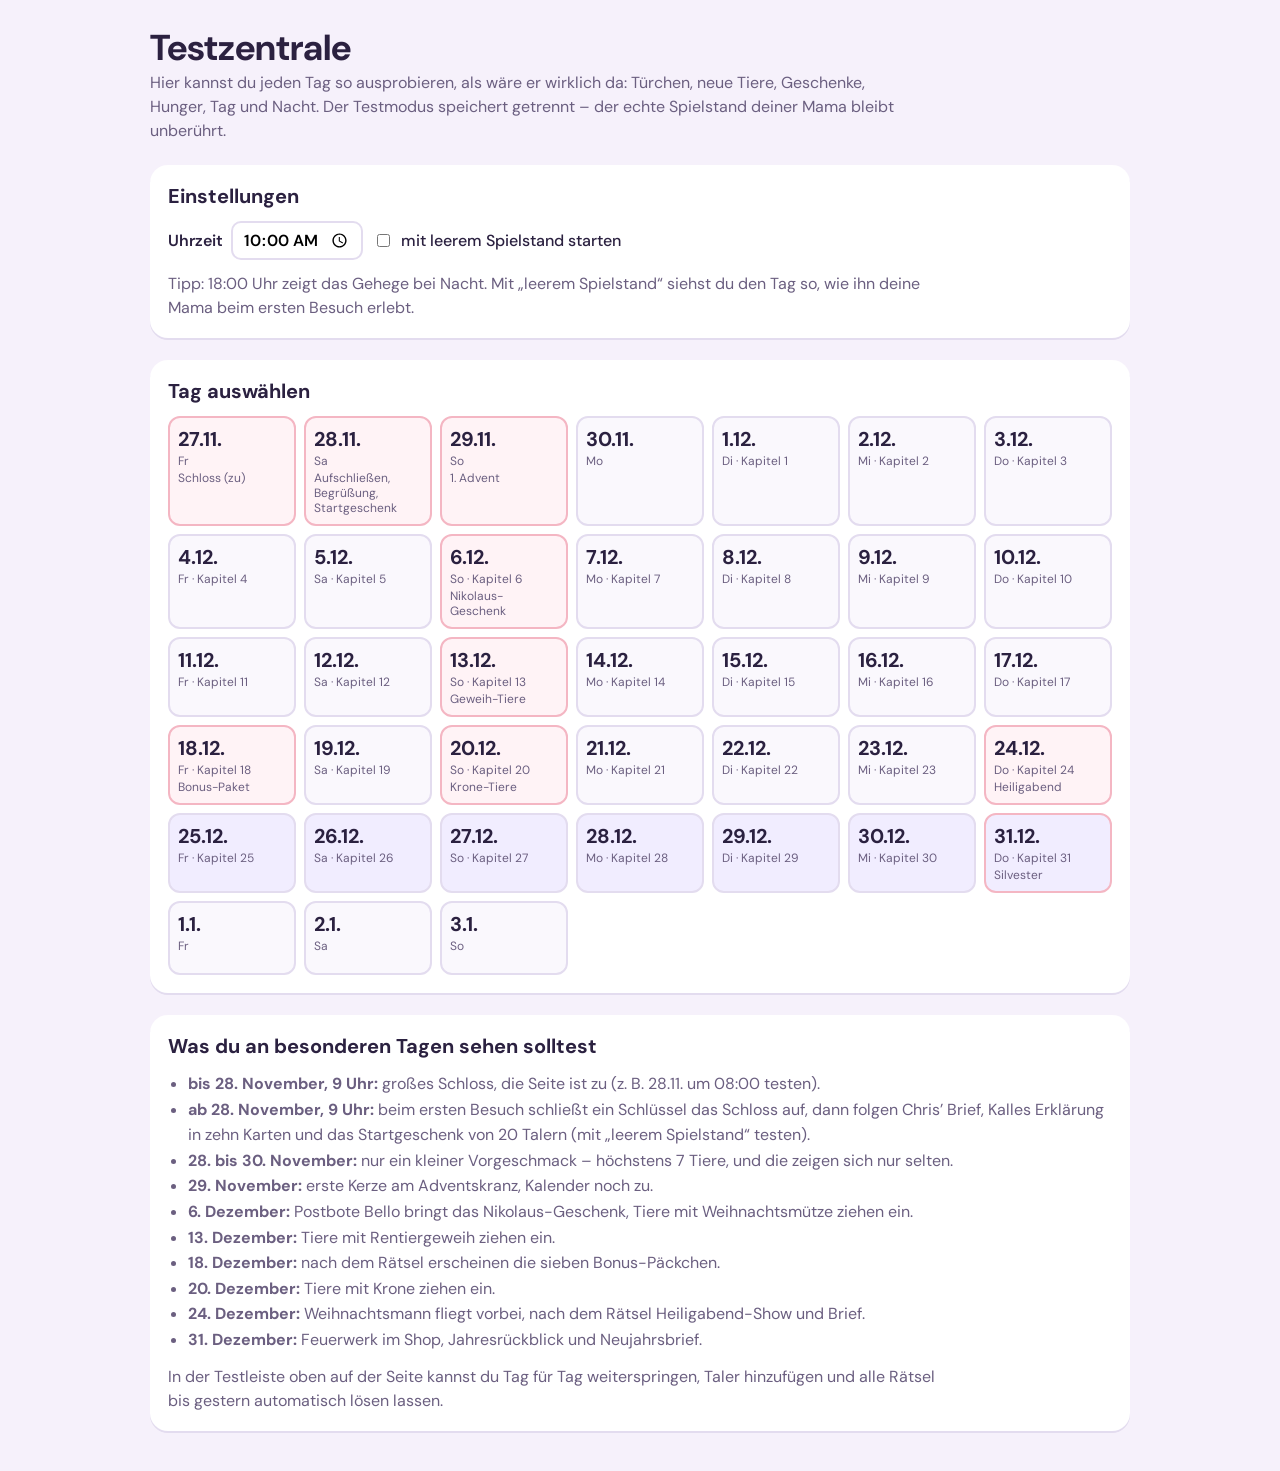
==== test.html @ 5777dff9 "Aufschließ-Animation, Startgeschenk von Chris, nur 7 seltene Tiere vor Dezember - erster Besuch ab 2" ====
<!doctype html>
<html lang="de">
<head>
  <meta charset="utf-8">
  <meta name="viewport" content="width=device-width, initial-scale=1, viewport-fit=cover">
  <title>Testzentrale Adventskalender</title>
  <meta name="robots" content="noindex">
  <link href="https://fonts.googleapis.com/css2?family=DM+Sans:wght@400;500;600;700&display=swap" rel="stylesheet">
  <style>
    :root { --bg: #f6f1fb; --card: #fff; --ink: #2b2140; --soft: #6b5f80; --accent: #6b4fc4; --red: #e85d75; --line: #e3dcef; }
    * { box-sizing: border-box; }
    body { margin: 0; background: var(--bg); color: var(--ink); font-family: DM Sans, Arial, sans-serif; padding: 24px max(16px, env(safe-area-inset-right, 0px)) 40px max(16px, env(safe-area-inset-left, 0px)); }
    main { max-width: 980px; margin: 0 auto; display: flex; flex-direction: column; gap: 22px; }
    h1 { margin: 0; font-size: clamp(26px, 4vw, 36px); }
    p { margin: 0; color: var(--soft); line-height: 1.5; max-width: 70ch; }
    .card { background: var(--card); border-radius: 18px; padding: 18px; box-shadow: 0 2px 0 var(--line); display: flex; flex-direction: column; gap: 12px; }
    .row { display: flex; flex-wrap: wrap; gap: 10px; align-items: center; }
    label { font-weight: 600; display: flex; gap: 8px; align-items: center; }
    input, select { font: inherit; padding: 6px 10px; border-radius: 10px; border: 2px solid var(--line); }
    .check { font-weight: 500; }
    h2 { margin: 0; font-size: 20px; }
    .days { display: grid; grid-template-columns: repeat(7, minmax(0, 1fr)); gap: 8px; }
    .days a { display: flex; flex-direction: column; gap: 2px; text-decoration: none; color: var(--ink); background: #faf8fd; border: 2px solid var(--line); border-radius: 12px; padding: 8px; min-height: 74px; min-width: 0; }
    .days a:hover, .days a:focus-visible { border-color: var(--accent); outline: none; }
    .days b { font-size: 20px; font-variant-numeric: tabular-nums; }
    .days small { color: var(--soft); font-size: 12px; line-height: 1.25; }
    .days a.hl { background: #fff3f6; border-color: #f4b6c3; }
    .days a.bonus { background: #f1edff; }
    @media (max-width: 640px) { .days { grid-template-columns: repeat(3, minmax(0, 1fr)); } }
    .btn { display: inline-block; background: var(--accent); color: #fff; text-decoration: none; padding: 10px 16px; border-radius: 12px; font-weight: 600; border: none; font: inherit; cursor: pointer; }
    .btn.red { background: var(--red); }
    ul { margin: 0; padding-left: 20px; color: var(--soft); line-height: 1.6; }
  </style>
</head>
<body>
<main>
  <div>
    <h1>Testzentrale</h1>
    <p>Hier kannst du jeden Tag so ausprobieren, als wäre er wirklich da: Türchen, neue Tiere, Geschenke, Hunger, Tag und Nacht. Der Testmodus speichert getrennt – der echte Spielstand deiner Mama bleibt unberührt.</p>
  </div>

  <section class="card">
    <h2>Einstellungen</h2>
    <div class="row">
      <label>Uhrzeit <input type="time" id="zeit" value="10:00"></label>
      <label class="check"><input type="checkbox" id="leer"> mit leerem Spielstand starten</label>
    </div>
    <p>Tipp: 18:00 Uhr zeigt das Gehege bei Nacht. Mit „leerem Spielstand“ siehst du den Tag so, wie ihn deine Mama beim ersten Besuch erlebt.</p>
  </section>

  <section class="card">
    <h2>Tag auswählen</h2>
    <div class="days" id="days"></div>
  </section>

  <section class="card">
    <h2>Was du an besonderen Tagen sehen solltest</h2>
    <ul>
      <li><b>bis 28. November, 9 Uhr:</b> großes Schloss, die Seite ist zu (z. B. 28.11. um 08:00 testen).</li>
      <li><b>ab 28. November, 9 Uhr:</b> beim ersten Besuch schließt ein Schlüssel das Schloss auf, dann folgen Chris’ Brief, Kalles Erklärung in zehn Karten und das Startgeschenk von 20 Talern (mit „leerem Spielstand“ testen).</li>
      <li><b>28. bis 30. November:</b> nur ein kleiner Vorgeschmack – höchstens 7 Tiere, und die zeigen sich nur selten.</li>
      <li><b>29. November:</b> erste Kerze am Adventskranz, Kalender noch zu.</li>
      <li><b>6. Dezember:</b> Postbote Bello bringt das Nikolaus-Geschenk, Tiere mit Weihnachtsmütze ziehen ein.</li>
      <li><b>13. Dezember:</b> Tiere mit Rentiergeweih ziehen ein.</li>
      <li><b>18. Dezember:</b> nach dem Rätsel erscheinen die sieben Bonus-Päckchen.</li>
      <li><b>20. Dezember:</b> Tiere mit Krone ziehen ein.</li>
      <li><b>24. Dezember:</b> Weihnachtsmann fliegt vorbei, nach dem Rätsel Heiligabend-Show und Brief.</li>
      <li><b>31. Dezember:</b> Feuerwerk im Shop, Jahresrückblick und Neujahrsbrief.</li>
    </ul>
    <p>In der Testleiste oben auf der Seite kannst du Tag für Tag weiterspringen, Taler hinzufügen und alle Rätsel bis gestern automatisch lösen lassen.</p>
  </section>
</main>
<script>
  const SPECIAL = { "2026-11-27": "Schloss (zu)", "2026-11-28": "Aufschließen, Begrüßung, Startgeschenk", "2026-11-29": "1. Advent", "2026-12-06": "Nikolaus-Geschenk", "2026-12-13": "Geweih-Tiere", "2026-12-18": "Bonus-Paket", "2026-12-20": "Krone-Tiere", "2026-12-24": "Heiligabend", "2026-12-31": "Silvester" };
  const box = document.getElementById("days");
  const start = new Date(2026, 10, 27);
  for (let i = 0; i < 38; i++) {
    const d = new Date(start); d.setDate(start.getDate() + i);
    const iso = `${d.getFullYear()}-${String(d.getMonth() + 1).padStart(2, "0")}-${String(d.getDate()).padStart(2, "0")}`;
    const a = document.createElement("a");
    a.href = "#";
    const dec = d.getMonth() === 11;
    a.className = (SPECIAL[iso] ? "hl" : "") + (dec && d.getDate() > 24 ? " bonus" : "");
    a.innerHTML = `<b>${d.getDate()}.${d.getMonth() + 1}.</b><small>${d.toLocaleDateString("de-DE", { weekday: "short" })}${dec && d.getDate() <= 31 ? ` · Kapitel ${d.getDate()}` : ""}</small><small>${SPECIAL[iso] || ""}</small>`;
    a.addEventListener("click", (e) => {
      e.preventDefault();
      const z = document.getElementById("zeit").value || "10:00";
      location.href = `index.html#test-${iso}-${z.replace(":", "")}${document.getElementById("leer").checked ? "-leer" : ""}`;
    });
    box.append(a);
  }
</script>
</body>
</html>
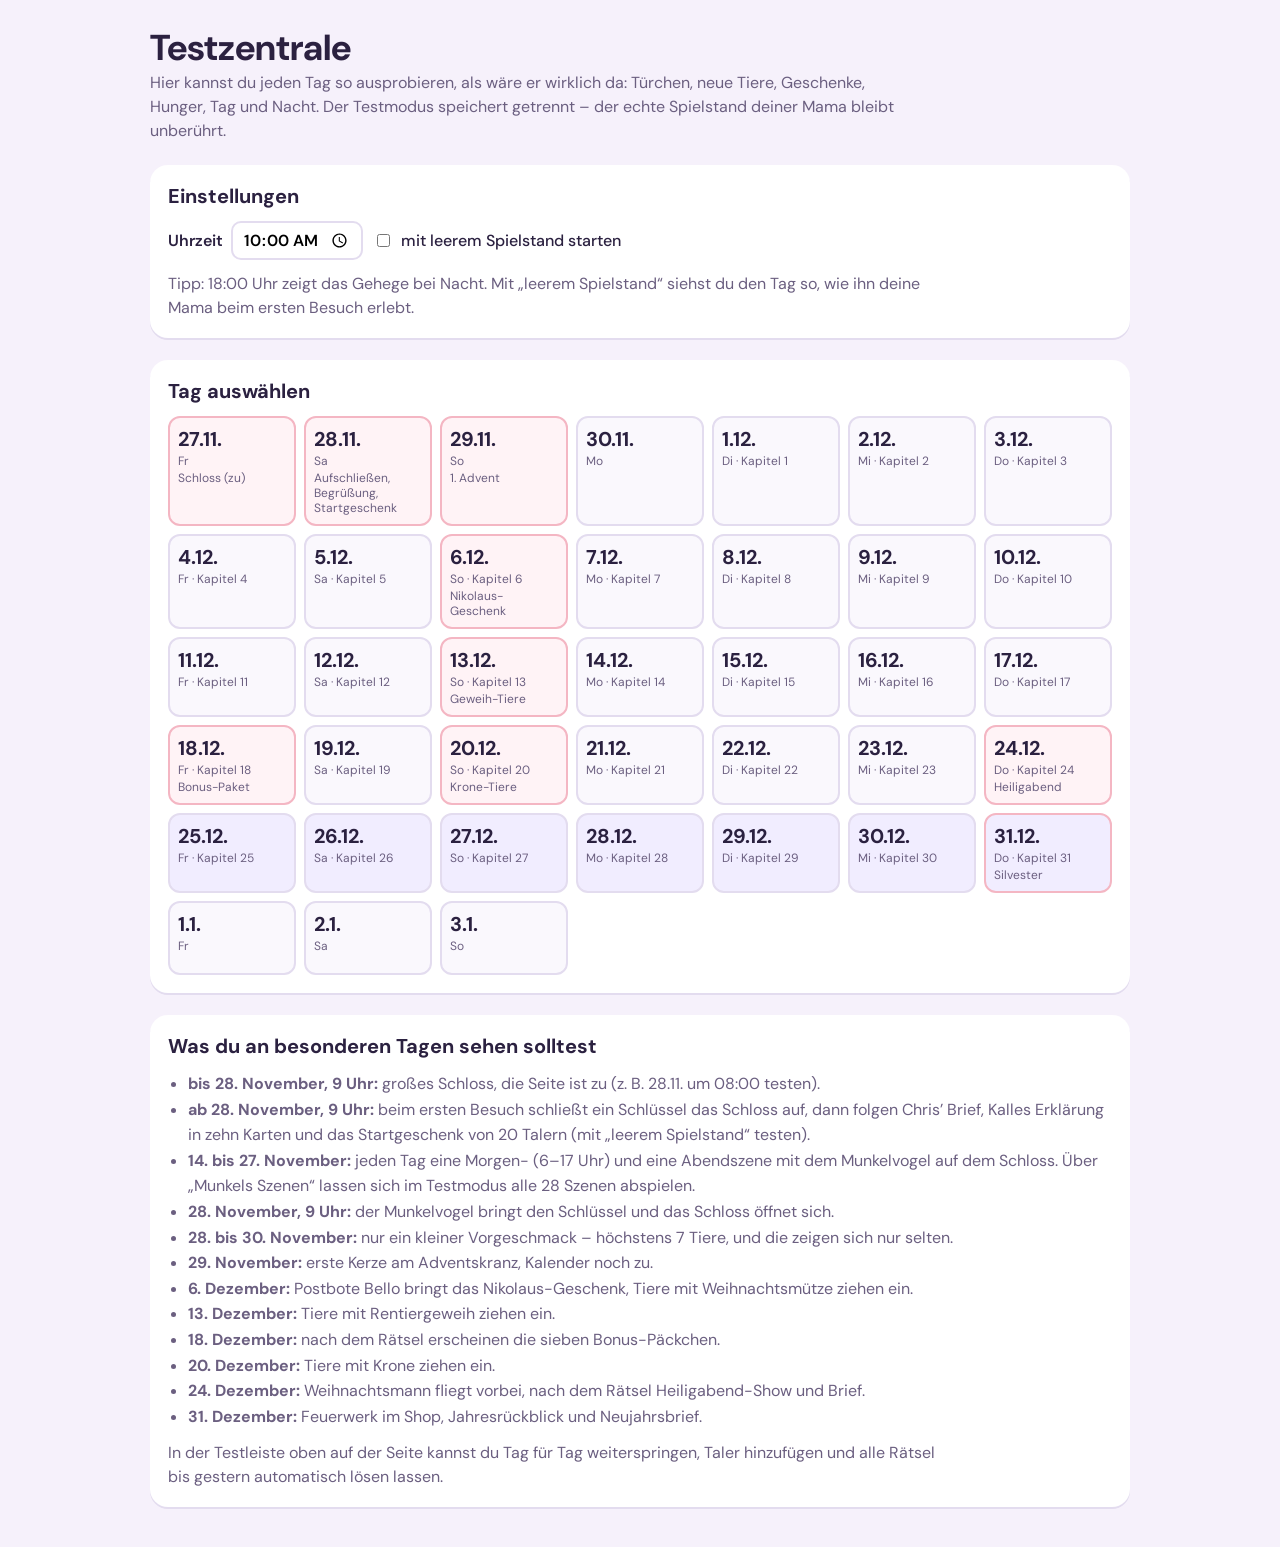
==== commit d0dbb9a3: "Munkelvogel: 28 animierte Szenen bis zum 28.11., Mitmachen, Sammelstücke, Szenen-Album, Himmel nach " ====
--- a/test.html
+++ b/test.html
@@ -4,7 +4,7 @@
   <meta charset="utf-8">
   <meta name="viewport" content="width=device-width, initial-scale=1, viewport-fit=cover">
   <title>Testzentrale Adventskalender</title>
-  <meta name="robots" content="noindex">
+  <meta name="robots" content="noindex, nofollow, noimageindex">
   <link href="https://fonts.googleapis.com/css2?family=DM+Sans:wght@400;500;600;700&display=swap" rel="stylesheet">
   <style>
     :root { --bg: #f6f1fb; --card: #fff; --ink: #2b2140; --soft: #6b5f80; --accent: #6b4fc4; --red: #e85d75; --line: #e3dcef; }
@@ -58,6 +58,8 @@
     <ul>
       <li><b>bis 28. November, 9 Uhr:</b> großes Schloss, die Seite ist zu (z. B. 28.11. um 08:00 testen).</li>
       <li><b>ab 28. November, 9 Uhr:</b> beim ersten Besuch schließt ein Schlüssel das Schloss auf, dann folgen Chris’ Brief, Kalles Erklärung in zehn Karten und das Startgeschenk von 20 Talern (mit „leerem Spielstand“ testen).</li>
+      <li><b>14. bis 27. November:</b> jeden Tag eine Morgen- (6–17 Uhr) und eine Abendszene mit dem Munkelvogel auf dem Schloss. Über „Munkels Szenen“ lassen sich im Testmodus alle 28 Szenen abspielen.</li>
+      <li><b>28. November, 9 Uhr:</b> der Munkelvogel bringt den Schlüssel und das Schloss öffnet sich.</li>
       <li><b>28. bis 30. November:</b> nur ein kleiner Vorgeschmack – höchstens 7 Tiere, und die zeigen sich nur selten.</li>
       <li><b>29. November:</b> erste Kerze am Adventskranz, Kalender noch zu.</li>
       <li><b>6. Dezember:</b> Postbote Bello bringt das Nikolaus-Geschenk, Tiere mit Weihnachtsmütze ziehen ein.</li>
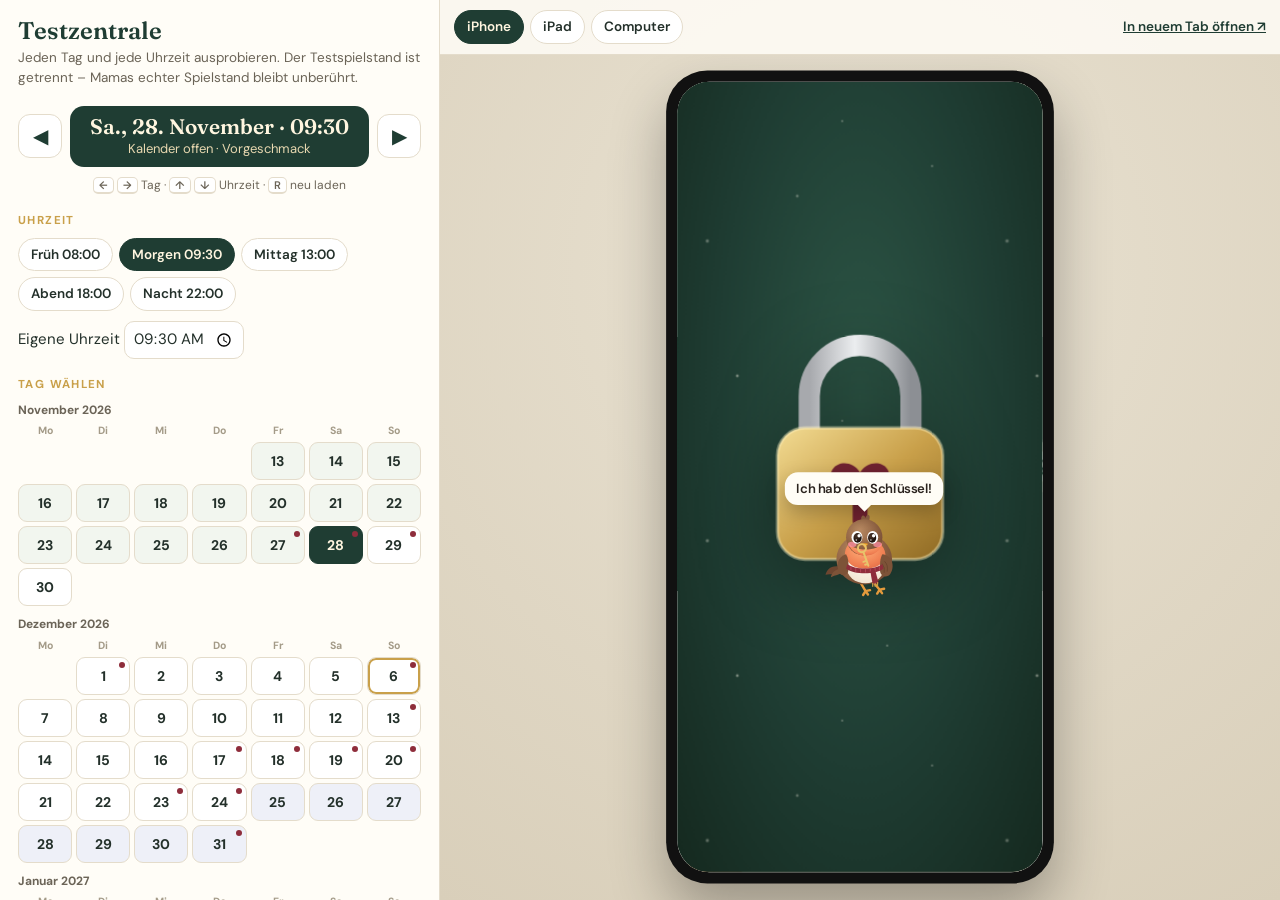
==== commit 8861020f: "Neue Testzentrale: Steuerung links, Live-Vorschau rechts - Kalender 13.11.–3.1. zum Anklicken, Pfeil" ====
--- a/test.html
+++ b/test.html
@@ -2,95 +2,367 @@
 <html lang="de">
 <head>
   <meta charset="utf-8">
+  <meta name="robots" content="noindex, nofollow, noimageindex">
   <meta name="viewport" content="width=device-width, initial-scale=1, viewport-fit=cover">
   <title>Testzentrale Adventskalender</title>
-  <meta name="robots" content="noindex, nofollow, noimageindex">
-  <link href="https://fonts.googleapis.com/css2?family=DM+Sans:wght@400;500;600;700&display=swap" rel="stylesheet">
+  <link href="https://fonts.googleapis.com/css2?family=DM+Sans:wght@400;500;600;700&family=Fraunces:opsz,wght@9..144,600&display=swap" rel="stylesheet">
   <style>
-    :root { --bg: #f6f1fb; --card: #fff; --ink: #2b2140; --soft: #6b5f80; --accent: #6b4fc4; --red: #e85d75; --line: #e3dcef; }
+    :root { --bg: #f4efe4; --card: #fffdf7; --ink: #23302a; --soft: #6b6457; --line: #e4dccb; --pine: #1f3d33; --pine-2: #2d5545; --gold: #c9a04a; --wine: #8e2d3b; --sel: #1f3d33; }
     * { box-sizing: border-box; }
-    body { margin: 0; background: var(--bg); color: var(--ink); font-family: DM Sans, Arial, sans-serif; padding: 24px max(16px, env(safe-area-inset-right, 0px)) 40px max(16px, env(safe-area-inset-left, 0px)); }
-    main { max-width: 980px; margin: 0 auto; display: flex; flex-direction: column; gap: 22px; }
-    h1 { margin: 0; font-size: clamp(26px, 4vw, 36px); }
-    p { margin: 0; color: var(--soft); line-height: 1.5; max-width: 70ch; }
-    .card { background: var(--card); border-radius: 18px; padding: 18px; box-shadow: 0 2px 0 var(--line); display: flex; flex-direction: column; gap: 12px; }
-    .row { display: flex; flex-wrap: wrap; gap: 10px; align-items: center; }
-    label { font-weight: 600; display: flex; gap: 8px; align-items: center; }
-    input, select { font: inherit; padding: 6px 10px; border-radius: 10px; border: 2px solid var(--line); }
-    .check { font-weight: 500; }
-    h2 { margin: 0; font-size: 20px; }
-    .days { display: grid; grid-template-columns: repeat(7, minmax(0, 1fr)); gap: 8px; }
-    .days a { display: flex; flex-direction: column; gap: 2px; text-decoration: none; color: var(--ink); background: #faf8fd; border: 2px solid var(--line); border-radius: 12px; padding: 8px; min-height: 74px; min-width: 0; }
-    .days a:hover, .days a:focus-visible { border-color: var(--accent); outline: none; }
-    .days b { font-size: 20px; font-variant-numeric: tabular-nums; }
-    .days small { color: var(--soft); font-size: 12px; line-height: 1.25; }
-    .days a.hl { background: #fff3f6; border-color: #f4b6c3; }
-    .days a.bonus { background: #f1edff; }
-    @media (max-width: 640px) { .days { grid-template-columns: repeat(3, minmax(0, 1fr)); } }
-    .btn { display: inline-block; background: var(--accent); color: #fff; text-decoration: none; padding: 10px 16px; border-radius: 12px; font-weight: 600; border: none; font: inherit; cursor: pointer; }
-    .btn.red { background: var(--red); }
-    ul { margin: 0; padding-left: 20px; color: var(--soft); line-height: 1.6; }
+    html, body { height: 100%; }
+    body { margin: 0; background: var(--bg); color: var(--ink); font: 15px/1.45 "DM Sans", Arial, sans-serif; }
+    button, input, select { font: inherit; }
+    .app { display: grid; grid-template-columns: minmax(330px, 440px) 1fr; height: 100vh; height: 100dvh; }
+    /* ---------- Steuerung ---------- */
+    .panel { overflow-y: auto; padding: 18px 18px 30px; border-right: 1px solid var(--line); background: var(--card); display: flex; flex-direction: column; gap: 18px; }
+    h1 { margin: 0; font: 600 24px/1.1 Fraunces, Georgia, serif; color: var(--pine); }
+    .sub { margin: 4px 0 0; color: var(--soft); font-size: 13.5px; }
+    .sec { display: flex; flex-direction: column; gap: 10px; }
+    .sec > h2 { margin: 0; font: 700 11.5px "DM Sans", sans-serif; letter-spacing: .12em; text-transform: uppercase; color: var(--gold); }
+    /* Datum groß */
+    .now { display: flex; align-items: center; gap: 8px; }
+    .now .arrow { width: 44px; height: 44px; flex: none; border-radius: 12px; border: 1px solid var(--line); background: #fff; font-size: 20px; cursor: pointer; color: var(--pine); }
+    .now .arrow:hover { border-color: var(--gold); }
+    .now .big { flex: 1; text-align: center; background: var(--pine); color: #fff6e0; border-radius: 14px; padding: 8px 10px; }
+    .now .big b { display: block; font: 600 21px/1.15 Fraunces, Georgia, serif; }
+    .now .big span { font-size: 13px; color: #e8d8b0; }
+    .kbd { color: var(--soft); font-size: 12px; text-align: center; }
+    .kbd kbd { background: #fff; border: 1px solid var(--line); border-bottom-width: 2px; border-radius: 5px; padding: 0 5px; font: 600 11px "DM Sans", sans-serif; }
+    /* Zeitleiste */
+    .months { display: flex; flex-direction: column; gap: 10px; }
+    .month small { display: block; font-weight: 700; color: var(--soft); font-size: 12px; margin-bottom: 4px; }
+    .days { display: grid; grid-template-columns: repeat(7, minmax(0, 1fr)); gap: 4px; }
+    .days .wd { text-align: center; font-size: 10.5px; color: #a49b88; font-weight: 700; }
+    .day { position: relative; height: 38px; border-radius: 9px; border: 1px solid var(--line); background: #fff; cursor: pointer; display: grid; place-items: center; font-weight: 700; font-size: 14px; color: var(--ink); padding: 0; }
+    .day:hover { border-color: var(--gold); }
+    .day.special::after { content: ""; position: absolute; top: 4px; right: 4px; width: 6px; height: 6px; border-radius: 50%; background: var(--wine); }
+    .day.munkel { background: #f2f6ef; }
+    .day.bonus { background: #eef0f8; }
+    .day.today { box-shadow: inset 0 0 0 2px var(--gold); }
+    .day.sel { background: var(--sel); color: #fff6e0; border-color: var(--sel); }
+    .day.empty { visibility: hidden; }
+    .legend { display: flex; flex-wrap: wrap; gap: 10px; font-size: 12px; color: var(--soft); }
+    .legend i { display: inline-block; width: 10px; height: 10px; border-radius: 3px; vertical-align: -1px; margin-right: 4px; border: 1px solid var(--line); }
+    /* Chips */
+    .chips { display: flex; flex-wrap: wrap; gap: 6px; }
+    .chip { border: 1px solid var(--line); background: #fff; border-radius: 999px; padding: 6px 12px; cursor: pointer; font-weight: 600; font-size: 13.5px; color: var(--ink); }
+    .chip:hover { border-color: var(--gold); }
+    .chip.on { background: var(--pine); color: #fff6e0; border-color: var(--pine); }
+    .chip.warn { color: var(--wine); }
+    .row { display: flex; gap: 8px; align-items: center; flex-wrap: wrap; }
+    input[type=time], input[type=date], select { border: 1px solid var(--line); border-radius: 10px; padding: 6px 8px; background: #fff; color: var(--ink); }
+    .btn { border: none; border-radius: 10px; padding: 9px 12px; background: var(--pine); color: #fff6e0; font-weight: 600; cursor: pointer; font-size: 13.5px; }
+    .btn.soft { background: #fff; color: var(--ink); border: 1px solid var(--line); }
+    .btn.soft:hover { border-color: var(--gold); }
+    .btn.warn { background: var(--wine); }
+    .grid2 { display: grid; grid-template-columns: 1fr 1fr; gap: 6px; }
+    .grid2 .btn { width: 100%; }
+    .status { display: grid; grid-template-columns: repeat(4, minmax(0, 1fr)); gap: 6px; }
+    .status div { background: #fff; border: 1px solid var(--line); border-radius: 10px; padding: 6px; text-align: center; }
+    .status b { display: block; font: 600 18px Fraunces, Georgia, serif; color: var(--pine); }
+    .status span { font-size: 11px; color: var(--soft); }
+    .events { margin: 0; padding: 0; list-style: none; display: flex; flex-direction: column; gap: 4px; }
+    .events li { display: flex; align-items: center; gap: 8px; font-size: 13.5px; }
+    .events li button { flex: none; }
+    .events li span { color: var(--soft); }
+    .scenes { display: grid; grid-template-columns: 1fr 1fr; gap: 4px; max-height: 260px; overflow-y: auto; padding-right: 2px; }
+    .scenes button { text-align: left; border: 1px solid var(--line); background: #fff; border-radius: 8px; padding: 5px 8px; cursor: pointer; font-size: 12.5px; }
+    .scenes button:hover { border-color: var(--gold); }
+    .scenes small { color: var(--soft); }
+    .note { font-size: 12.5px; color: var(--soft); margin: 0; }
+    /* ---------- Vorschau ---------- */
+    .stage { position: relative; display: flex; flex-direction: column; min-width: 0; min-height: 0; background: radial-gradient(circle at 50% 30%, #e9e2d2, #d9cfba); }
+    .stagebar { display: flex; align-items: center; gap: 8px; padding: 10px 14px; border-bottom: 1px solid var(--line); background: rgba(255, 253, 247, .85); flex-wrap: wrap; }
+    .stagebar .grow { flex: 1; }
+    .stagebar a { color: var(--pine); font-weight: 600; font-size: 13.5px; }
+    .viewport { flex: 1; min-height: 0; display: grid; place-items: center; padding: 16px; overflow: hidden; }
+    .device { position: relative; background: #111; border-radius: 44px; padding: 12px; box-shadow: 0 30px 60px rgba(0, 0, 0, .3); transform-origin: center center; flex: none; }
+    .device.desk { border-radius: 14px; padding: 26px 8px 8px; background: #2b2b2e; }
+    .device.desk::before { content: "● ● ●"; position: absolute; top: 5px; left: 14px; color: #6d6d72; font-size: 10px; letter-spacing: 2px; }
+    .device iframe { display: block; border: 0; border-radius: 34px; background: #fff; }
+    .device.desk iframe { border-radius: 6px; }
+    .loading { position: absolute; inset: 12px; border-radius: 34px; background: rgba(31, 61, 51, .55); color: #fff6e0; display: grid; place-items: center; font-weight: 600; opacity: 0; pointer-events: none; transition: opacity .2s; }
+    .device.busy .loading { opacity: 1; }
+    .mininav { display: none; align-items: center; gap: 6px; }
+    .mininav b { font: 600 15px Fraunces, Georgia, serif; color: var(--pine); white-space: nowrap; }
+    .mininav .btn { padding: 6px 10px; }
+    @media (max-width: 860px) {
+      .app { grid-template-columns: 1fr; height: auto; }
+      .stage { order: -1; height: 78vh; }
+      .panel { border-right: none; }
+      .mininav { display: flex; }
+      #devices { display: none; }
+    }
   </style>
 </head>
 <body>
-<main>
-  <div>
-    <h1>Testzentrale</h1>
-    <p>Hier kannst du jeden Tag so ausprobieren, als wäre er wirklich da: Türchen, neue Tiere, Geschenke, Hunger, Tag und Nacht. Der Testmodus speichert getrennt – der echte Spielstand deiner Mama bleibt unberührt.</p>
-  </div>
-
-  <section class="card">
-    <h2>Einstellungen</h2>
-    <div class="row">
-      <label>Uhrzeit <input type="time" id="zeit" value="10:00"></label>
-      <label class="check"><input type="checkbox" id="leer"> mit leerem Spielstand starten</label>
+<div class="app">
+  <aside class="panel">
+    <div>
+      <h1>Testzentrale</h1>
+      <p class="sub">Jeden Tag und jede Uhrzeit ausprobieren. Der Testspielstand ist getrennt – Mamas echter Spielstand bleibt unberührt.</p>
     </div>
-    <p>Tipp: 18:00 Uhr zeigt das Gehege bei Nacht. Mit „leerem Spielstand“ siehst du den Tag so, wie ihn deine Mama beim ersten Besuch erlebt.</p>
-  </section>
-
-  <section class="card">
-    <h2>Tag auswählen</h2>
-    <div class="days" id="days"></div>
-  </section>
-
-  <section class="card">
-    <h2>Was du an besonderen Tagen sehen solltest</h2>
-    <ul>
-      <li><b>bis 28. November, 9 Uhr:</b> großes Schloss, die Seite ist zu (z. B. 28.11. um 08:00 testen).</li>
-      <li><b>ab 28. November, 9 Uhr:</b> beim ersten Besuch schließt ein Schlüssel das Schloss auf, dann folgen Chris’ Brief, Kalles Erklärung in zehn Karten und das Startgeschenk von 20 Talern (mit „leerem Spielstand“ testen).</li>
-      <li><b>14. bis 27. November:</b> jeden Tag eine Morgen- (6–17 Uhr) und eine Abendszene mit dem Munkelvogel auf dem Schloss. Über „Munkels Szenen“ lassen sich im Testmodus alle 28 Szenen abspielen.</li>
-      <li><b>28. November, 9 Uhr:</b> der Munkelvogel bringt den Schlüssel und das Schloss öffnet sich.</li>
-      <li><b>28. bis 30. November:</b> nur ein kleiner Vorgeschmack – höchstens 7 Tiere, und die zeigen sich nur selten.</li>
-      <li><b>29. November:</b> erste Kerze am Adventskranz, Kalender noch zu.</li>
-      <li><b>6. Dezember:</b> Postbote Bello bringt das Nikolaus-Geschenk, Tiere mit Weihnachtsmütze ziehen ein.</li>
-      <li><b>13. Dezember:</b> Tiere mit Rentiergeweih ziehen ein.</li>
-      <li><b>18. Dezember:</b> nach dem Rätsel erscheinen die sieben Bonus-Päckchen.</li>
-      <li><b>20. Dezember:</b> Tiere mit Krone ziehen ein.</li>
-      <li><b>24. Dezember:</b> Weihnachtsmann fliegt vorbei, nach dem Rätsel Heiligabend-Show und Brief.</li>
-      <li><b>31. Dezember:</b> Feuerwerk im Shop, Jahresrückblick und Neujahrsbrief.</li>
-    </ul>
-    <p>In der Testleiste oben auf der Seite kannst du Tag für Tag weiterspringen, Taler hinzufügen und alle Rätsel bis gestern automatisch lösen lassen.</p>
-  </section>
-</main>
+
+    <section class="sec">
+      <div class="now">
+        <button class="arrow" id="prev" title="Einen Tag zurück">◀</button>
+        <div class="big"><b id="nowDate">–</b><span id="nowInfo">–</span></div>
+        <button class="arrow" id="next" title="Einen Tag weiter">▶</button>
+      </div>
+      <div class="kbd"><kbd>←</kbd> <kbd>→</kbd> Tag · <kbd>↑</kbd> <kbd>↓</kbd> Uhrzeit · <kbd>R</kbd> neu laden</div>
+    </section>
+
+    <section class="sec">
+      <h2>Uhrzeit</h2>
+      <div class="chips" id="times"></div>
+      <div class="row"><label>Eigene Uhrzeit <input type="time" id="timeIn"></label></div>
+    </section>
+
+    <section class="sec">
+      <h2>Tag wählen</h2>
+      <div class="months" id="months"></div>
+      <div class="legend"><span><i style="background:#f2f6ef"></i>Munkelvogel (Schloss)</span><span><i style="background:#fff"></i>Kalender</span><span><i style="background:#eef0f8"></i>Bonus 25.–31.</span><span><i style="background:var(--wine);border-radius:50%"></i>Besonderer Tag</span></div>
+    </section>
+
+    <section class="sec">
+      <h2>Besondere Momente – direkt hinspringen</h2>
+      <ul class="events" id="events"></ul>
+    </section>
+
+    <section class="sec">
+      <h2>Spielstand im Test</h2>
+      <div class="status" id="status"><div><b>–</b><span>Taler</span></div><div><b>–</b><span>Rätsel</span></div><div><b>–</b><span>Tiere</span></div><div><b>–</b><span>Szenen</span></div></div>
+      <div class="grid2">
+        <button class="btn soft" data-act="coins">+100 Taler</button>
+        <button class="btn soft" data-act="solve">Rätsel bis gestern lösen</button>
+        <button class="btn soft" data-act="animals">+10 Tiere finden</button>
+        <button class="btn soft" data-act="buyall">Alles im Shop kaufen</button>
+        <button class="btn soft" data-act="intro">Erster Besuch nochmal</button>
+        <button class="btn warn" data-act="reset">Spielstand löschen</button>
+      </div>
+      <p class="note">„Erster Besuch nochmal“ zeigt Aufschließen, Brief, Kalles Erklärung und Startgeschenk erneut – der Rest bleibt erhalten.</p>
+    </section>
+
+    <section class="sec">
+      <h2>Munkelvogel-Szenen (14.–27.11.)</h2>
+      <div class="scenes" id="scenes"></div>
+      <p class="note">Springt zum passenden Tag und spielt die Szene ab.</p>
+    </section>
+  </aside>
+
+  <main class="stage">
+    <div class="stagebar">
+      <div class="chips" id="devices"></div>
+      <div class="mininav"><button class="btn soft" id="mPrev">◀</button><b id="mDate">–</b><button class="btn soft" id="mNext">▶</button></div>
+      <span class="grow"></span>
+      <a id="openTab" href="#" target="_blank" rel="noopener">In neuem Tab öffnen ↗</a>
+    </div>
+    <div class="viewport" id="viewport">
+      <div class="device" id="device"><iframe id="frame" title="Vorschau"></iframe><div class="loading">Lädt …</div></div>
+    </div>
+  </main>
+</div>
+
 <script>
-  const SPECIAL = { "2026-11-27": "Schloss (zu)", "2026-11-28": "Aufschließen, Begrüßung, Startgeschenk", "2026-11-29": "1. Advent", "2026-12-06": "Nikolaus-Geschenk", "2026-12-13": "Geweih-Tiere", "2026-12-18": "Bonus-Paket", "2026-12-20": "Krone-Tiere", "2026-12-24": "Heiligabend", "2026-12-31": "Silvester" };
-  const box = document.getElementById("days");
-  const start = new Date(2026, 10, 27);
-  for (let i = 0; i < 38; i++) {
-    const d = new Date(start); d.setDate(start.getDate() + i);
-    const iso = `${d.getFullYear()}-${String(d.getMonth() + 1).padStart(2, "0")}-${String(d.getDate()).padStart(2, "0")}`;
-    const a = document.createElement("a");
-    a.href = "#";
-    const dec = d.getMonth() === 11;
-    a.className = (SPECIAL[iso] ? "hl" : "") + (dec && d.getDate() > 24 ? " bonus" : "");
-    a.innerHTML = `<b>${d.getDate()}.${d.getMonth() + 1}.</b><small>${d.toLocaleDateString("de-DE", { weekday: "short" })}${dec && d.getDate() <= 31 ? ` · Kapitel ${d.getDate()}` : ""}</small><small>${SPECIAL[iso] || ""}</small>`;
-    a.addEventListener("click", (e) => {
-      e.preventDefault();
-      const z = document.getElementById("zeit").value || "10:00";
-      location.href = `index.html#test-${iso}-${z.replace(":", "")}${document.getElementById("leer").checked ? "-leer" : ""}`;
+(() => {
+  const YEAR = 2026;
+  const $ = (id) => document.getElementById(id);
+  const pad2 = (n) => String(n).padStart(2, "0");
+  const iso = (d) => `${d.getFullYear()}-${pad2(d.getMonth() + 1)}-${pad2(d.getDate())}`;
+  const parse = (s) => { const [y, m, d] = s.split("-").map(Number); return new Date(y, m - 1, d, 12); };
+  const SAVE = "testzentrale";
+  let cfg = { date: "2026-11-28", time: "09:30", device: "phone" };
+  try { cfg = Object.assign(cfg, JSON.parse(localStorage.getItem(SAVE) || "{}")); } catch (e) {}
+  const store = () => { try { localStorage.setItem(SAVE, JSON.stringify(cfg)); } catch (e) {} };
+
+  const SPECIAL = {
+    "2026-11-27": "Schloss zu (Countdown)", "2026-11-28": "Schloss öffnet um 9 Uhr", "2026-11-29": "1. Advent",
+    "2026-12-01": "Erstes Türchen", "2026-12-06": "Nikolaus", "2026-12-13": "Neue Tiere (Geweih)", "2026-12-17": "Nachwuchs",
+    "2026-12-18": "Bonus-Paket", "2026-12-19": "Erster Schnee", "2026-12-20": "Neue Tiere (Krone)", "2026-12-23": "Weihnachtsfoto",
+    "2026-12-24": "Heiligabend", "2026-12-31": "Silvester", "2027-01-01": "Neujahr",
+  };
+  const EVENTS = [
+    ["2026-11-20", "10:00", "Schloss mit Munkelvogel (Morgen)"],
+    ["2026-11-20", "20:00", "Schloss mit Munkelvogel (Abend)"],
+    ["2026-11-28", "08:59", "Eine Minute vor dem Öffnen"],
+    ["2026-11-28", "09:30", "Erster Besuch: Aufschließen, Brief, Erklärung", "fresh"],
+    ["2026-11-29", "10:00", "Vorgeschmack: höchstens 7 Tiere"],
+    ["2026-12-01", "09:00", "Erstes Türchen"],
+    ["2026-12-06", "10:00", "Nikolaus: Postbote & Stiefel"],
+    ["2026-12-18", "10:00", "Bonus-Paket (Türchen 25–31)"],
+    ["2026-12-23", "11:00", "Weihnachtsfoto (Kapitel 23 lösen)"],
+    ["2026-12-24", "18:00", "Heiligabend: Weihnachtsmann & Brief"],
+    ["2026-12-31", "22:00", "Silvester: Feuerwerk & Abspann"],
+    ["2027-01-02", "11:00", "Nach Silvester: Gehege bleibt offen"],
+  ];
+  const TIMES = [["08:00", "Früh"], ["09:30", "Morgen"], ["13:00", "Mittag"], ["18:00", "Abend"], ["22:00", "Nacht"]];
+  const SCENES = { m: ["Aufwachen", "Postflug", "Frühstück", "Durchs Schlüsselloch", "Morgensport", "Schlüssel knacken", "Seifenblasen", "Mützen-Anprobe", "Mini-Schneemann", "Wurm-Tauziehen", "Federputz-Show", "Looping-Ausflug", "Schloss polieren", "Aufregung"], e: ["Einnicken", "Sterne anknipsen", "Gute-Nacht-Lied", "Schneeflocken fangen", "Schal stricken", "Laterne & Glühwürmchen", "Sternschnuppe", "Besuch der Eule", "Kerze anzünden", "Polarlicht", "Mond-Schaukel", "Lichterkette", "Schattenspiel", "Schäfchen zählen"] };
+  const DEVICES = { phone: ["iPhone", 390, 844], tablet: ["iPad", 820, 1180], desk: ["Computer", 1366, 860] };
+
+  const frame = $("frame"), device = $("device"), viewport = $("viewport");
+  const W = () => frame.contentWindow;
+  // Bausteine der Seite (Zoo, App, Animals, MunkelShow) sind Skript-Konstanten – über eval der Vorschau erreichbar
+  const G = (name) => { try { return W().eval(`typeof ${name} !== "undefined" ? ${name} : null`); } catch (e) { return null; } };
+
+  /* ---------- Laden ---------- */
+  let afterLoad = null;
+  function url(fresh) { return `index.html?t=${Date.now()}#test-${cfg.date}-${cfg.time.replace(":", "")}${fresh ? "-leer" : ""}`; }
+  function load(fresh, then) {
+    store(); render();
+    afterLoad = then || null;
+    device.classList.add("busy");
+    frame.src = url(fresh);
+    $("openTab").href = `index.html#test-${cfg.date}-${cfg.time.replace(":", "")}`;
+  }
+  frame.addEventListener("load", () => {
+    device.classList.remove("busy");
+    try { W().document.addEventListener("keydown", onKey); } catch (e) {}
+    setTimeout(status, 1200);
+    if (afterLoad) { const f = afterLoad; afterLoad = null; setTimeout(() => { try { f(W()); } catch (e) { console.error(e); } }, 900); }
+  });
+  const setDate = (d, fresh, then) => { cfg.date = d; load(fresh, then); };
+  const setTime = (t) => { cfg.time = t; load(); };
+  const shiftDay = (n) => { const d = parse(cfg.date); d.setDate(d.getDate() + n); setDate(iso(d)); };
+  const shiftTime = (n) => { const list = TIMES.map((t) => t[0]); let i = list.indexOf(cfg.time); i = i < 0 ? 1 : (i + n + list.length) % list.length; setTime(list[i]); };
+
+  /* ---------- Anzeige ---------- */
+  function info(d) {
+    const dt = parse(d);
+    if (dt.getMonth() === 10 && dt.getDate() < 28) return "Schloss zu · Munkelvogel-Szene";
+    if (d === "2026-11-28") return cfg.time < "09:00" ? "Schloss zu (öffnet 9 Uhr)" : "Kalender offen · Vorgeschmack";
+    if (dt.getMonth() === 10) return "Kalender offen · Vorgeschmack";
+    if (dt.getFullYear() === YEAR && dt.getMonth() === 11) return `Kapitel ${dt.getDate()}${SPECIAL[d] ? " · " + SPECIAL[d] : ""}`;
+    return "Nach Silvester";
+  }
+  function render() {
+    const dt = parse(cfg.date);
+    $("nowDate").textContent = dt.toLocaleDateString("de-DE", { weekday: "short", day: "numeric", month: "long" }) + ` · ${cfg.time}`;
+    $("nowInfo").textContent = info(cfg.date);
+    $("mDate").textContent = dt.toLocaleDateString("de-DE", { day: "numeric", month: "numeric" }) + ` · ${cfg.time}`;
+    $("timeIn").value = cfg.time;
+    document.querySelectorAll("#times .chip").forEach((b) => b.classList.toggle("on", b.dataset.t === cfg.time));
+    document.querySelectorAll(".day").forEach((b) => b.classList.toggle("sel", b.dataset.d === cfg.date));
+    document.querySelectorAll("#devices .chip").forEach((b) => b.classList.toggle("on", b.dataset.k === cfg.device));
+    sizeDevice();
+  }
+  function buildCalendar() {
+    const box = $("months");
+    const real = iso(new Date());
+    [[2026, 10, 13], [2026, 11, 1], [2027, 0, 1]].forEach(([y, m, from]) => {
+      const last = m === 0 ? 3 : new Date(y, m + 1, 0).getDate();
+      const mon = document.createElement("div"); mon.className = "month";
+      mon.innerHTML = `<small>${new Date(y, m, 1).toLocaleDateString("de-DE", { month: "long", year: "numeric" })}</small>`;
+      const g = document.createElement("div"); g.className = "days";
+      ["Mo", "Di", "Mi", "Do", "Fr", "Sa", "So"].forEach((w) => g.insertAdjacentHTML("beforeend", `<div class="wd">${w}</div>`));
+      const lead = (new Date(y, m, from).getDay() + 6) % 7;
+      for (let i = 0; i < lead; i++) g.insertAdjacentHTML("beforeend", `<button class="day empty" tabindex="-1"></button>`);
+      for (let d = from; d <= last; d++) {
+        const k = `${y}-${pad2(m + 1)}-${pad2(d)}`;
+        const b = document.createElement("button");
+        b.className = "day" + (SPECIAL[k] ? " special" : "") + (m === 10 && d < 28 ? " munkel" : "") + (m === 11 && d > 24 ? " bonus" : "") + (k === real ? " today" : "");
+        b.dataset.d = k; b.textContent = d; b.title = SPECIAL[k] || "";
+        b.onclick = () => setDate(k);
+        g.append(b);
+      }
+      mon.append(g); box.append(mon);
     });
-    box.append(a);
-  }
+  }
+  function buildTimes() {
+    const box = $("times");
+    TIMES.forEach(([t, n]) => { const b = document.createElement("button"); b.className = "chip"; b.dataset.t = t; b.textContent = `${n} ${t}`; b.onclick = () => setTime(t); box.append(b); });
+    $("timeIn").addEventListener("change", (e) => e.target.value && setTime(e.target.value));
+  }
+  function buildEvents() {
+    const ul = $("events");
+    EVENTS.forEach(([d, t, label, fresh]) => {
+      const li = document.createElement("li");
+      const b = document.createElement("button"); b.className = "btn soft"; b.textContent = parse(d).toLocaleDateString("de-DE", { day: "numeric", month: "numeric" }) + ` ${t}`;
+      b.onclick = () => { cfg.time = t; if (fresh) clearFirstVisit(); setDate(d); };
+      li.append(b, Object.assign(document.createElement("span"), { textContent: label }));
+      ul.append(li);
+    });
+  }
+  function buildScenes() {
+    const box = $("scenes");
+    for (let d = 14; d <= 27; d++) for (const p of ["m", "e"]) {
+      const b = document.createElement("button");
+      b.innerHTML = `${p === "m" ? "☀" : "☾"} ${SCENES[p][d - 14]}<br><small>${d}.11. ${p === "m" ? "morgens" : "abends"}</small>`;
+      b.onclick = () => { cfg.time = p === "m" ? "10:00" : "20:00"; setDate(`2026-11-${d}`, false, () => { const M = G("MunkelShow"); if (M) M.play(`${d}${p}`); }); };
+      box.append(b);
+    }
+  }
+  function buildDevices() {
+    const box = $("devices");
+    Object.entries(DEVICES).forEach(([k, [n]]) => { const b = document.createElement("button"); b.className = "chip"; b.dataset.k = k; b.textContent = n; b.onclick = () => { cfg.device = k; store(); render(); }; box.append(b); });
+    addEventListener("resize", sizeDevice);
+  }
+  function sizeDevice() {
+    const [, w, h] = DEVICES[cfg.device];
+    frame.style.width = w + "px"; frame.style.height = h + "px";
+    device.classList.toggle("desk", cfg.device === "desk");
+    const pw = cfg.device === "desk" ? 16 : 24, ph = cfg.device === "desk" ? 34 : 24;
+    const avW = viewport.clientWidth - 32, avH = viewport.clientHeight - 32;
+    const sc = Math.min(1, avW / (w + pw), avH / (h + ph));
+    device.style.transform = `scale(${sc})`;
+    device.style.margin = `${(-(h + ph) * (1 - sc)) / 2}px ${(-(w + pw) * (1 - sc)) / 2}px`;
+  }
+
+  /* ---------- Spielstand ---------- */
+  const TK = (k) => "test:" + k;
+  function clearFirstVisit() { ["mama-intro-2026", "mama-aufgeschlossen-2026", "mama-nachwuchs-2026"].forEach((k) => localStorage.removeItem(TK(k))); try { const z = JSON.parse(localStorage.getItem(TK("mama-zoo-2026")) || "{}"); delete z.startGift; localStorage.setItem(TK("mama-zoo-2026"), JSON.stringify(z)); } catch (e) {} }
+  function status() {
+    const cells = $("status").querySelectorAll("b");
+    const j = (k, d) => { try { return JSON.parse(localStorage.getItem(TK(k)) || d); } catch (e) { return JSON.parse(d); } };
+    cells[0].textContent = j("mama-zoo-2026", "{}").coins || 0;
+    cells[1].textContent = Object.keys(j("mama-advent-2026", "{}").solved || {}).length;
+    cells[2].textContent = j("mama-gehege-2026", "[]").length;
+    cells[3].textContent = Object.keys(j("mama-munkel-2026", "{}").seen || {}).length;
+  }
+  setInterval(status, 3000);
+  document.querySelectorAll("[data-act]").forEach((b) => b.addEventListener("click", () => {
+    const a = b.dataset.act, w = W(), Zoo = G("Zoo"), App = G("App"), Animals = G("Animals");
+    try {
+      if (a === "coins") { if (!Zoo) throw 0; Zoo.addCoins(100); setTimeout(status, 300); }
+      if (a === "solve") {
+        if (!App) throw 0;
+        const today = new w.Date(); let n = 0;
+        for (let d = 1; d <= 31; d++) if (new w.Date(YEAR, 11, d) < new w.Date(today.getFullYear(), today.getMonth(), today.getDate()) && !App.isSolved(d)) { App.markSolved(d); if (Zoo) Zoo.addCoins(Zoo.earn(d)); n++; }
+        load();
+      }
+      if (a === "animals") {
+        if (!Animals) throw 0;
+        const k = TK("mama-gehege-2026"); const have = new Set(JSON.parse(localStorage.getItem(k) || "[]"));
+        Animals.VARIANTS.filter((v) => !have.has(v.id)).slice(0, 10).forEach((v) => have.add(v.id));
+        localStorage.setItem(k, JSON.stringify([...have])); load();
+      }
+      if (a === "buyall") {
+        if (!Zoo) throw 0;
+        const k = TK("mama-zoo-2026"); const z = JSON.parse(localStorage.getItem(k) || "{}");
+        z.owned = [...Zoo.ITEMS, ...Zoo.SMALL, ...Zoo.EXTRAS].map((i) => i[0]).filter((x) => x !== "feuerwerk" || cfg.date >= "2026-12-31");
+        localStorage.setItem(k, JSON.stringify(z)); load();
+      }
+      if (a === "intro") { clearFirstVisit(); load(); }
+      if (a === "reset" && confirm("Den kompletten Testspielstand löschen?")) load(true);
+    } catch (e) { alert("Das geht an diesem Tag nicht – vor dem 28.11. um 9 Uhr ist die Seite noch verschlossen."); }
+  }));
+
+  /* ---------- Tastatur ---------- */
+  function onKey(e) {
+    if (e.target.closest && e.target.closest("input, textarea, select")) return;
+    if (e.key === "ArrowLeft") { e.preventDefault(); shiftDay(-1); }
+    if (e.key === "ArrowRight") { e.preventDefault(); shiftDay(1); }
+    if (e.key === "ArrowUp") { e.preventDefault(); shiftTime(-1); }
+    if (e.key === "ArrowDown") { e.preventDefault(); shiftTime(1); }
+    if (e.key === "r" || e.key === "R") load();
+  }
+  document.addEventListener("keydown", onKey);
+  $("prev").onclick = () => shiftDay(-1);
+  $("mPrev").onclick = () => shiftDay(-1); $("mNext").onclick = () => shiftDay(1);
+  $("next").onclick = () => shiftDay(1);
+
+  buildCalendar(); buildTimes(); buildEvents(); buildScenes(); buildDevices();
+  load();
+})();
 </script>
 </body>
 </html>
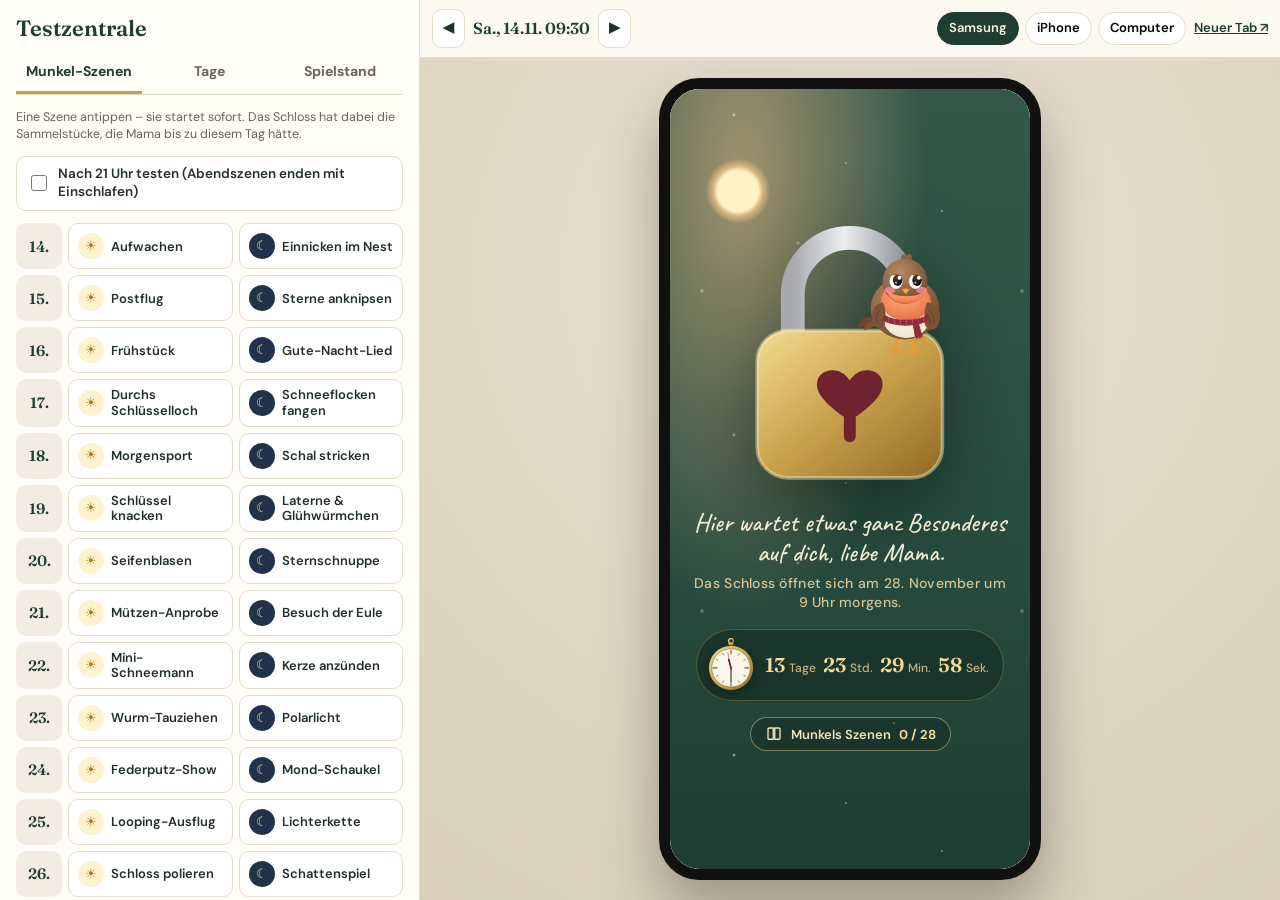
==== commit c23c5d2c: "Testzentrale neu: übersichtlich mit Reitern, Munkel-Szenen mit einem Tipp starten - Reiter Munkel-Sz" ====
--- a/test.html
+++ b/test.html
@@ -7,361 +7,311 @@
   <title>Testzentrale Adventskalender</title>
   <link href="https://fonts.googleapis.com/css2?family=DM+Sans:wght@400;500;600;700&family=Fraunces:opsz,wght@9..144,600&display=swap" rel="stylesheet">
   <style>
-    :root { --bg: #f4efe4; --card: #fffdf7; --ink: #23302a; --soft: #6b6457; --line: #e4dccb; --pine: #1f3d33; --pine-2: #2d5545; --gold: #c9a04a; --wine: #8e2d3b; --sel: #1f3d33; }
+    :root { --bg: #f4efe4; --card: #fffdf7; --ink: #23302a; --soft: #6b6457; --line: #e4dccb; --pine: #1f3d33; --gold: #c9a04a; --wine: #8e2d3b; --night: #22324a; }
     * { box-sizing: border-box; }
     html, body { height: 100%; }
-    body { margin: 0; background: var(--bg); color: var(--ink); font: 15px/1.45 "DM Sans", Arial, sans-serif; }
-    button, input, select { font: inherit; }
-    .app { display: grid; grid-template-columns: minmax(330px, 440px) 1fr; height: 100vh; height: 100dvh; }
-    /* ---------- Steuerung ---------- */
-    .panel { overflow-y: auto; padding: 18px 18px 30px; border-right: 1px solid var(--line); background: var(--card); display: flex; flex-direction: column; gap: 18px; }
-    h1 { margin: 0; font: 600 24px/1.1 Fraunces, Georgia, serif; color: var(--pine); }
-    .sub { margin: 4px 0 0; color: var(--soft); font-size: 13.5px; }
-    .sec { display: flex; flex-direction: column; gap: 10px; }
-    .sec > h2 { margin: 0; font: 700 11.5px "DM Sans", sans-serif; letter-spacing: .12em; text-transform: uppercase; color: var(--gold); }
-    /* Datum groß */
-    .now { display: flex; align-items: center; gap: 8px; }
-    .now .arrow { width: 44px; height: 44px; flex: none; border-radius: 12px; border: 1px solid var(--line); background: #fff; font-size: 20px; cursor: pointer; color: var(--pine); }
-    .now .arrow:hover { border-color: var(--gold); }
-    .now .big { flex: 1; text-align: center; background: var(--pine); color: #fff6e0; border-radius: 14px; padding: 8px 10px; }
-    .now .big b { display: block; font: 600 21px/1.15 Fraunces, Georgia, serif; }
-    .now .big span { font-size: 13px; color: #e8d8b0; }
-    .kbd { color: var(--soft); font-size: 12px; text-align: center; }
-    .kbd kbd { background: #fff; border: 1px solid var(--line); border-bottom-width: 2px; border-radius: 5px; padding: 0 5px; font: 600 11px "DM Sans", sans-serif; }
-    /* Zeitleiste */
-    .months { display: flex; flex-direction: column; gap: 10px; }
-    .month small { display: block; font-weight: 700; color: var(--soft); font-size: 12px; margin-bottom: 4px; }
+    body { margin: 0; background: var(--bg); color: var(--ink); font: 15px/1.4 "DM Sans", Arial, sans-serif; }
+    button, input { font: inherit; }
+    .app { display: grid; grid-template-columns: 420px 1fr; height: 100vh; height: 100dvh; }
+    .panel { display: flex; flex-direction: column; min-height: 0; background: var(--card); border-right: 1px solid var(--line); }
+    header { padding: 14px 16px 0; }
+    h1 { margin: 0 0 10px; font: 600 22px Fraunces, Georgia, serif; color: var(--pine); }
+    .tabs { display: flex; gap: 4px; border-bottom: 1px solid var(--line); }
+    .tab { flex: 1; border: none; background: none; padding: 10px 4px 9px; font-weight: 700; font-size: 14px; color: var(--soft); border-bottom: 3px solid transparent; cursor: pointer; }
+    .tab.on { color: var(--pine); border-color: var(--gold); }
+    .body { flex: 1; overflow-y: auto; padding: 14px 16px 24px; }
+    .page { display: none; flex-direction: column; gap: 12px; }
+    .page.on { display: flex; }
+    .note { margin: 0; font-size: 12.5px; color: var(--soft); }
+    .opt { display: flex; align-items: center; gap: 8px; font-size: 13.5px; font-weight: 600; background: #fff; border: 1px solid var(--line); border-radius: 10px; padding: 8px 10px; cursor: pointer; }
+    .opt input { width: 18px; height: 18px; accent-color: var(--pine); }
+    /* Szenen-Liste */
+    .scenes { display: flex; flex-direction: column; gap: 6px; }
+    .row { display: grid; grid-template-columns: 46px 1fr 1fr; gap: 6px; align-items: stretch; }
+    .row .d { display: grid; place-items: center; font: 600 15px Fraunces, Georgia, serif; color: var(--pine); background: #f2ede0; border-radius: 10px; }
+    .sc { text-align: left; border: 1px solid var(--line); background: #fff; border-radius: 10px; padding: 7px 9px; cursor: pointer; display: flex; gap: 7px; align-items: center; min-height: 46px; color: var(--ink); }
+    .sc:hover { border-color: var(--gold); }
+    .sc i { flex: none; width: 26px; height: 26px; border-radius: 50%; display: grid; place-items: center; font-style: normal; font-size: 13px; }
+    .sc.m i { background: #fff3cf; color: #b07a12; }
+    .sc.e i { background: var(--night); color: #f3dc93; }
+    .sc b { font-size: 13px; line-height: 1.2; font-weight: 600; }
+    .sc.on { background: var(--pine); border-color: var(--pine); color: #fff6e0; }
+    .sc.on.m i { background: #f3dc93; } .sc.on.e i { background: #0f1b2b; }
+    .sc.done:not(.on) { box-shadow: inset 3px 0 0 var(--gold); }
+    /* Tage */
     .days { display: grid; grid-template-columns: repeat(7, minmax(0, 1fr)); gap: 4px; }
     .days .wd { text-align: center; font-size: 10.5px; color: #a49b88; font-weight: 700; }
-    .day { position: relative; height: 38px; border-radius: 9px; border: 1px solid var(--line); background: #fff; cursor: pointer; display: grid; place-items: center; font-weight: 700; font-size: 14px; color: var(--ink); padding: 0; }
+    .day { height: 40px; border-radius: 9px; border: 1px solid var(--line); background: #fff; cursor: pointer; font-weight: 700; position: relative; padding: 0; }
     .day:hover { border-color: var(--gold); }
-    .day.special::after { content: ""; position: absolute; top: 4px; right: 4px; width: 6px; height: 6px; border-radius: 50%; background: var(--wine); }
-    .day.munkel { background: #f2f6ef; }
-    .day.bonus { background: #eef0f8; }
-    .day.today { box-shadow: inset 0 0 0 2px var(--gold); }
-    .day.sel { background: var(--sel); color: #fff6e0; border-color: var(--sel); }
-    .day.empty { visibility: hidden; }
-    .legend { display: flex; flex-wrap: wrap; gap: 10px; font-size: 12px; color: var(--soft); }
-    .legend i { display: inline-block; width: 10px; height: 10px; border-radius: 3px; vertical-align: -1px; margin-right: 4px; border: 1px solid var(--line); }
-    /* Chips */
+    .day.sp::after { content: ""; position: absolute; top: 4px; right: 4px; width: 6px; height: 6px; border-radius: 50%; background: var(--wine); }
+    .day.on { background: var(--pine); color: #fff6e0; border-color: var(--pine); }
+    .day.x { visibility: hidden; }
+    .month { font-weight: 700; font-size: 12.5px; color: var(--soft); margin: 6px 0 2px; }
     .chips { display: flex; flex-wrap: wrap; gap: 6px; }
-    .chip { border: 1px solid var(--line); background: #fff; border-radius: 999px; padding: 6px 12px; cursor: pointer; font-weight: 600; font-size: 13.5px; color: var(--ink); }
-    .chip:hover { border-color: var(--gold); }
+    .chip { border: 1px solid var(--line); background: #fff; border-radius: 999px; padding: 6px 11px; cursor: pointer; font-weight: 600; font-size: 13px; }
     .chip.on { background: var(--pine); color: #fff6e0; border-color: var(--pine); }
-    .chip.warn { color: var(--wine); }
-    .row { display: flex; gap: 8px; align-items: center; flex-wrap: wrap; }
-    input[type=time], input[type=date], select { border: 1px solid var(--line); border-radius: 10px; padding: 6px 8px; background: #fff; color: var(--ink); }
-    .btn { border: none; border-radius: 10px; padding: 9px 12px; background: var(--pine); color: #fff6e0; font-weight: 600; cursor: pointer; font-size: 13.5px; }
-    .btn.soft { background: #fff; color: var(--ink); border: 1px solid var(--line); }
-    .btn.soft:hover { border-color: var(--gold); }
-    .btn.warn { background: var(--wine); }
+    .ev { display: grid; grid-template-columns: 1fr; gap: 5px; }
+    .ev button { text-align: left; border: 1px solid var(--line); background: #fff; border-radius: 10px; padding: 8px 10px; cursor: pointer; font-size: 13.5px; }
+    .ev button small { color: var(--soft); margin-right: 6px; font-weight: 700; }
+    .ev button:hover { border-color: var(--gold); }
+    h3 { margin: 4px 0 0; font: 700 11.5px "DM Sans"; letter-spacing: .12em; text-transform: uppercase; color: var(--gold); }
+    /* Spielstand */
+    .stats { display: grid; grid-template-columns: repeat(4, 1fr); gap: 6px; }
+    .stats div { background: #fff; border: 1px solid var(--line); border-radius: 10px; padding: 6px; text-align: center; }
+    .stats b { display: block; font: 600 18px Fraunces, Georgia, serif; color: var(--pine); }
+    .stats span { font-size: 11px; color: var(--soft); }
     .grid2 { display: grid; grid-template-columns: 1fr 1fr; gap: 6px; }
-    .grid2 .btn { width: 100%; }
-    .status { display: grid; grid-template-columns: repeat(4, minmax(0, 1fr)); gap: 6px; }
-    .status div { background: #fff; border: 1px solid var(--line); border-radius: 10px; padding: 6px; text-align: center; }
-    .status b { display: block; font: 600 18px Fraunces, Georgia, serif; color: var(--pine); }
-    .status span { font-size: 11px; color: var(--soft); }
-    .events { margin: 0; padding: 0; list-style: none; display: flex; flex-direction: column; gap: 4px; }
-    .events li { display: flex; align-items: center; gap: 8px; font-size: 13.5px; }
-    .events li button { flex: none; }
-    .events li span { color: var(--soft); }
-    .scenes { display: grid; grid-template-columns: 1fr 1fr; gap: 4px; max-height: 260px; overflow-y: auto; padding-right: 2px; }
-    .scenes button { text-align: left; border: 1px solid var(--line); background: #fff; border-radius: 8px; padding: 5px 8px; cursor: pointer; font-size: 12.5px; }
-    .scenes button:hover { border-color: var(--gold); }
-    .scenes small { color: var(--soft); }
-    .note { font-size: 12.5px; color: var(--soft); margin: 0; }
-    /* ---------- Vorschau ---------- */
-    .stage { position: relative; display: flex; flex-direction: column; min-width: 0; min-height: 0; background: radial-gradient(circle at 50% 30%, #e9e2d2, #d9cfba); }
-    .stagebar { display: flex; align-items: center; gap: 8px; padding: 10px 14px; border-bottom: 1px solid var(--line); background: rgba(255, 253, 247, .85); flex-wrap: wrap; }
-    .stagebar .grow { flex: 1; }
-    .stagebar a { color: var(--pine); font-weight: 600; font-size: 13.5px; }
-    .viewport { flex: 1; min-height: 0; display: grid; place-items: center; padding: 16px; overflow: hidden; }
-    .device { position: relative; background: #111; border-radius: 44px; padding: 12px; box-shadow: 0 30px 60px rgba(0, 0, 0, .3); transform-origin: center center; flex: none; }
-    .device.desk { border-radius: 14px; padding: 26px 8px 8px; background: #2b2b2e; }
-    .device.desk::before { content: "● ● ●"; position: absolute; top: 5px; left: 14px; color: #6d6d72; font-size: 10px; letter-spacing: 2px; }
-    .device iframe { display: block; border: 0; border-radius: 34px; background: #fff; }
+    .btn { border: 1px solid var(--line); border-radius: 10px; padding: 9px 10px; background: #fff; font-weight: 600; cursor: pointer; font-size: 13.5px; color: var(--ink); }
+    .btn:hover { border-color: var(--gold); }
+    .btn.warn { background: var(--wine); color: #fff; border-color: var(--wine); }
+    /* Vorschau */
+    .stage { display: flex; flex-direction: column; min-width: 0; min-height: 0; background: radial-gradient(circle at 50% 30%, #e9e2d2, #d9cfba); }
+    .bar { display: flex; align-items: center; gap: 8px; padding: 9px 12px; background: rgba(255, 253, 247, .9); border-bottom: 1px solid var(--line); flex-wrap: wrap; }
+    .now { font: 600 16px Fraunces, Georgia, serif; color: var(--pine); white-space: nowrap; }
+    .bar .grow { flex: 1; }
+    .bar .big { background: var(--pine); color: #fff6e0; border-color: var(--pine); }
+    .bar a { color: var(--pine); font-weight: 600; font-size: 13px; }
+    .viewport { flex: 1; min-height: 0; display: grid; place-items: center; padding: 14px; overflow: hidden; }
+    .device { position: relative; background: #111; border-radius: 40px; padding: 11px; box-shadow: 0 30px 60px rgba(0, 0, 0, .3); flex: none; }
+    .device.desk { border-radius: 14px; padding: 22px 8px 8px; background: #2b2b2e; }
+    .device iframe { display: block; border: 0; border-radius: 30px; background: #fff; }
     .device.desk iframe { border-radius: 6px; }
-    .loading { position: absolute; inset: 12px; border-radius: 34px; background: rgba(31, 61, 51, .55); color: #fff6e0; display: grid; place-items: center; font-weight: 600; opacity: 0; pointer-events: none; transition: opacity .2s; }
+    .loading { position: absolute; inset: 11px; border-radius: 30px; background: rgba(31, 61, 51, .55); color: #fff6e0; display: grid; place-items: center; font-weight: 600; opacity: 0; pointer-events: none; transition: opacity .2s; }
     .device.busy .loading { opacity: 1; }
-    .mininav { display: none; align-items: center; gap: 6px; }
-    .mininav b { font: 600 15px Fraunces, Georgia, serif; color: var(--pine); white-space: nowrap; }
-    .mininav .btn { padding: 6px 10px; }
-    @media (max-width: 860px) {
-      .app { grid-template-columns: 1fr; height: auto; }
-      .stage { order: -1; height: 78vh; }
+    @media (max-width: 900px) {
+      .app { grid-template-columns: 1fr; grid-template-rows: auto 1fr; height: auto; }
+      .stage { order: -1; height: 72vh; }
       .panel { border-right: none; }
-      .mininav { display: flex; }
-      #devices { display: none; }
+      .body { overflow: visible; }
+      #devices, #openTab { display: none; }
+      .tab { font-size: 13px; }
     }
   </style>
 </head>
 <body>
 <div class="app">
   <aside class="panel">
-    <div>
+    <header>
       <h1>Testzentrale</h1>
-      <p class="sub">Jeden Tag und jede Uhrzeit ausprobieren. Der Testspielstand ist getrennt – Mamas echter Spielstand bleibt unberührt.</p>
+      <div class="tabs">
+        <button class="tab on" data-p="scenes">Munkel-Szenen</button>
+        <button class="tab" data-p="days">Tage</button>
+        <button class="tab" data-p="state">Spielstand</button>
+      </div>
+    </header>
+    <div class="body">
+      <!-- Szenen -->
+      <section class="page on" id="p-scenes">
+        <p class="note">Eine Szene antippen – sie startet sofort. Das Schloss hat dabei die Sammelstücke, die Mama bis zu diesem Tag hätte.</p>
+        <label class="opt"><input type="checkbox" id="late"> Nach 21 Uhr testen (Abendszenen enden mit Einschlafen)</label>
+        <div class="scenes" id="scenes"></div>
+      </section>
+      <!-- Tage -->
+      <section class="page" id="p-days">
+        <h3>Uhrzeit</h3>
+        <div class="chips" id="times"></div>
+        <h3>Tag</h3>
+        <div id="cal"></div>
+        <h3>Besondere Momente</h3>
+        <div class="ev" id="events"></div>
+      </section>
+      <!-- Spielstand -->
+      <section class="page" id="p-state">
+        <div class="stats" id="stats"><div><b>–</b><span>Taler</span></div><div><b>–</b><span>Rätsel</span></div><div><b>–</b><span>Tiere</span></div><div><b>–</b><span>Szenen</span></div></div>
+        <div class="grid2">
+          <button class="btn" data-act="coins">+100 Taler</button>
+          <button class="btn" data-act="solve">Rätsel bis gestern lösen</button>
+          <button class="btn" data-act="animals">+10 Tiere finden</button>
+          <button class="btn" data-act="buyall">Alles im Shop kaufen</button>
+          <button class="btn" data-act="intro">Erster Besuch nochmal</button>
+          <button class="btn warn" data-act="reset">Spielstand löschen</button>
+        </div>
+        <p class="note">Der Testspielstand ist getrennt – Mamas echter Spielstand bleibt unberührt.</p>
+      </section>
     </div>
-
-    <section class="sec">
-      <div class="now">
-        <button class="arrow" id="prev" title="Einen Tag zurück">◀</button>
-        <div class="big"><b id="nowDate">–</b><span id="nowInfo">–</span></div>
-        <button class="arrow" id="next" title="Einen Tag weiter">▶</button>
-      </div>
-      <div class="kbd"><kbd>←</kbd> <kbd>→</kbd> Tag · <kbd>↑</kbd> <kbd>↓</kbd> Uhrzeit · <kbd>R</kbd> neu laden</div>
-    </section>
-
-    <section class="sec">
-      <h2>Uhrzeit</h2>
-      <div class="chips" id="times"></div>
-      <div class="row"><label>Eigene Uhrzeit <input type="time" id="timeIn"></label></div>
-    </section>
-
-    <section class="sec">
-      <h2>Tag wählen</h2>
-      <div class="months" id="months"></div>
-      <div class="legend"><span><i style="background:#f2f6ef"></i>Munkelvogel (Schloss)</span><span><i style="background:#fff"></i>Kalender</span><span><i style="background:#eef0f8"></i>Bonus 25.–31.</span><span><i style="background:var(--wine);border-radius:50%"></i>Besonderer Tag</span></div>
-    </section>
-
-    <section class="sec">
-      <h2>Besondere Momente – direkt hinspringen</h2>
-      <ul class="events" id="events"></ul>
-    </section>
-
-    <section class="sec">
-      <h2>Spielstand im Test</h2>
-      <div class="status" id="status"><div><b>–</b><span>Taler</span></div><div><b>–</b><span>Rätsel</span></div><div><b>–</b><span>Tiere</span></div><div><b>–</b><span>Szenen</span></div></div>
-      <div class="grid2">
-        <button class="btn soft" data-act="coins">+100 Taler</button>
-        <button class="btn soft" data-act="solve">Rätsel bis gestern lösen</button>
-        <button class="btn soft" data-act="animals">+10 Tiere finden</button>
-        <button class="btn soft" data-act="buyall">Alles im Shop kaufen</button>
-        <button class="btn soft" data-act="intro">Erster Besuch nochmal</button>
-        <button class="btn warn" data-act="reset">Spielstand löschen</button>
-      </div>
-      <p class="note">„Erster Besuch nochmal“ zeigt Aufschließen, Brief, Kalles Erklärung und Startgeschenk erneut – der Rest bleibt erhalten.</p>
-    </section>
-
-    <section class="sec">
-      <h2>Munkelvogel-Szenen (14.–27.11.)</h2>
-      <div class="scenes" id="scenes"></div>
-      <p class="note">Springt zum passenden Tag und spielt die Szene ab.</p>
-    </section>
   </aside>
 
   <main class="stage">
-    <div class="stagebar">
-      <div class="chips" id="devices"></div>
-      <div class="mininav"><button class="btn soft" id="mPrev">◀</button><b id="mDate">–</b><button class="btn soft" id="mNext">▶</button></div>
+    <div class="bar">
+      <button class="btn" id="prev" title="Zurück (←)">◀</button>
+      <span class="now" id="now">–</span>
+      <button class="btn" id="next" title="Weiter (→)">▶</button>
+      <button class="btn big" id="replay" title="Szene nochmal (R)">↻ Nochmal</button>
       <span class="grow"></span>
-      <a id="openTab" href="#" target="_blank" rel="noopener">In neuem Tab öffnen ↗</a>
+      <span class="chips" id="devices"></span>
+      <a id="openTab" href="#" target="_blank" rel="noopener">Neuer Tab ↗</a>
     </div>
-    <div class="viewport" id="viewport">
-      <div class="device" id="device"><iframe id="frame" title="Vorschau"></iframe><div class="loading">Lädt …</div></div>
-    </div>
+    <div class="viewport" id="vp"><div class="device" id="device"><iframe id="frame" title="Vorschau"></iframe><div class="loading">Lädt …</div></div></div>
   </main>
 </div>
 
 <script>
 (() => {
-  const YEAR = 2026;
   const $ = (id) => document.getElementById(id);
-  const pad2 = (n) => String(n).padStart(2, "0");
-  const iso = (d) => `${d.getFullYear()}-${pad2(d.getMonth() + 1)}-${pad2(d.getDate())}`;
-  const parse = (s) => { const [y, m, d] = s.split("-").map(Number); return new Date(y, m - 1, d, 12); };
-  const SAVE = "testzentrale";
-  let cfg = { date: "2026-11-28", time: "09:30", device: "phone" };
-  try { cfg = Object.assign(cfg, JSON.parse(localStorage.getItem(SAVE) || "{}")); } catch (e) {}
-  const store = () => { try { localStorage.setItem(SAVE, JSON.stringify(cfg)); } catch (e) {} };
-
-  const SPECIAL = {
-    "2026-11-27": "Schloss zu (Countdown)", "2026-11-28": "Schloss öffnet um 9 Uhr", "2026-11-29": "1. Advent",
-    "2026-12-01": "Erstes Türchen", "2026-12-06": "Nikolaus", "2026-12-13": "Neue Tiere (Geweih)", "2026-12-17": "Nachwuchs",
-    "2026-12-18": "Bonus-Paket", "2026-12-19": "Erster Schnee", "2026-12-20": "Neue Tiere (Krone)", "2026-12-23": "Weihnachtsfoto",
-    "2026-12-24": "Heiligabend", "2026-12-31": "Silvester", "2027-01-01": "Neujahr",
-  };
+  const p2 = (n) => String(n).padStart(2, "0");
+  const T = "test:";
+  const SCENES = [
+    ["14m", "Aufwachen"], ["14e", "Einnicken im Nest"], ["15m", "Postflug"], ["15e", "Sterne anknipsen"], ["16m", "Frühstück"], ["16e", "Gute-Nacht-Lied"],
+    ["17m", "Durchs Schlüsselloch"], ["17e", "Schneeflocken fangen"], ["18m", "Morgensport"], ["18e", "Schal stricken"], ["19m", "Schlüssel knacken"], ["19e", "Laterne & Glühwürmchen"],
+    ["20m", "Seifenblasen"], ["20e", "Sternschnuppe"], ["21m", "Mützen-Anprobe"], ["21e", "Besuch der Eule"], ["22m", "Mini-Schneemann"], ["22e", "Kerze anzünden"],
+    ["23m", "Wurm-Tauziehen"], ["23e", "Polarlicht"], ["24m", "Federputz-Show"], ["24e", "Mond-Schaukel"], ["25m", "Looping-Ausflug"], ["25e", "Lichterkette"],
+    ["26m", "Schloss polieren"], ["26e", "Schattenspiel"], ["27m", "Aufregung"], ["27e", "Schäfchen zählen"],
+  ];
+  // was nach welcher Szene am Schloss liegt
+  const GAINS = { "14e": ["nest"], "15m": ["brief"], "18m": ["slim"], "19e": ["laterne"], "21m": ["hat"], "22m": ["schneemann"], "22e": ["kerze"], "25e": ["lichter"], "26m": ["glanz"] };
+  const SPECIAL = { "2026-11-27": "Schloss zu", "2026-11-28": "Schloss öffnet", "2026-11-29": "1. Advent", "2026-12-01": "Erstes Türchen", "2026-12-06": "Nikolaus", "2026-12-13": "Neue Tiere", "2026-12-17": "Nachwuchs", "2026-12-18": "Bonus-Paket", "2026-12-19": "Erster Schnee", "2026-12-20": "Neue Tiere", "2026-12-23": "Weihnachtsfoto", "2026-12-24": "Heiligabend", "2026-12-31": "Silvester" };
   const EVENTS = [
-    ["2026-11-20", "10:00", "Schloss mit Munkelvogel (Morgen)"],
-    ["2026-11-20", "20:00", "Schloss mit Munkelvogel (Abend)"],
-    ["2026-11-28", "08:59", "Eine Minute vor dem Öffnen"],
-    ["2026-11-28", "09:30", "Erster Besuch: Aufschließen, Brief, Erklärung", "fresh"],
-    ["2026-11-29", "10:00", "Vorgeschmack: höchstens 7 Tiere"],
-    ["2026-12-01", "09:00", "Erstes Türchen"],
-    ["2026-12-06", "10:00", "Nikolaus: Postbote & Stiefel"],
-    ["2026-12-18", "10:00", "Bonus-Paket (Türchen 25–31)"],
-    ["2026-12-23", "11:00", "Weihnachtsfoto (Kapitel 23 lösen)"],
-    ["2026-12-24", "18:00", "Heiligabend: Weihnachtsmann & Brief"],
-    ["2026-12-31", "22:00", "Silvester: Feuerwerk & Abspann"],
-    ["2027-01-02", "11:00", "Nach Silvester: Gehege bleibt offen"],
+    ["2026-11-28", "08:59", "Eine Minute vor dem Öffnen"], ["2026-11-28", "09:30", "Erster Besuch: Aufschließen, Brief, Erklärung", 1],
+    ["2026-11-29", "10:00", "Vorgeschmack: höchstens 7 Tiere"], ["2026-12-01", "09:00", "Erstes Türchen"], ["2026-12-06", "10:00", "Nikolaus"],
+    ["2026-12-18", "10:00", "Bonus-Paket"], ["2026-12-23", "11:00", "Weihnachtsfoto"], ["2026-12-24", "18:00", "Heiligabend"],
+    ["2026-12-31", "22:00", "Silvester & Abspann"], ["2027-01-02", "11:00", "Nach Silvester"],
   ];
-  const TIMES = [["08:00", "Früh"], ["09:30", "Morgen"], ["13:00", "Mittag"], ["18:00", "Abend"], ["22:00", "Nacht"]];
-  const SCENES = { m: ["Aufwachen", "Postflug", "Frühstück", "Durchs Schlüsselloch", "Morgensport", "Schlüssel knacken", "Seifenblasen", "Mützen-Anprobe", "Mini-Schneemann", "Wurm-Tauziehen", "Federputz-Show", "Looping-Ausflug", "Schloss polieren", "Aufregung"], e: ["Einnicken", "Sterne anknipsen", "Gute-Nacht-Lied", "Schneeflocken fangen", "Schal stricken", "Laterne & Glühwürmchen", "Sternschnuppe", "Besuch der Eule", "Kerze anzünden", "Polarlicht", "Mond-Schaukel", "Lichterkette", "Schattenspiel", "Schäfchen zählen"] };
-  const DEVICES = { phone: ["iPhone", 390, 844], tablet: ["iPad", 820, 1180], desk: ["Computer", 1366, 860] };
-
-  const frame = $("frame"), device = $("device"), viewport = $("viewport");
-  const W = () => frame.contentWindow;
-  // Bausteine der Seite (Zoo, App, Animals, MunkelShow) sind Skript-Konstanten – über eval der Vorschau erreichbar
-  const G = (name) => { try { return W().eval(`typeof ${name} !== "undefined" ? ${name} : null`); } catch (e) { return null; } };
-
-  /* ---------- Laden ---------- */
+  const TIMES = [["08:00", "Früh"], ["09:30", "Morgen"], ["13:00", "Mittag"], ["18:00", "Abend"], ["21:30", "Nacht"]];
+  const DEVICES = { phone: ["Samsung", 360, 780], iphone: ["iPhone", 390, 844], desk: ["Computer", 1366, 860] };
+
+  let cfg = { date: "2026-11-14", time: "09:30", device: "phone", scene: null, late: false };
+  try { cfg = Object.assign(cfg, JSON.parse(localStorage.getItem("testzentrale2") || "{}")); } catch (e) {}
+  const store = () => { try { localStorage.setItem("testzentrale2", JSON.stringify(cfg)); } catch (e) {} };
+
+  const frame = $("frame"), device = $("device"), vp = $("vp");
+  const G = (name) => { try { return frame.contentWindow.eval(`typeof ${name} !== "undefined" ? ${name} : null`); } catch (e) { return null; } };
   let afterLoad = null;
-  function url(fresh) { return `index.html?t=${Date.now()}#test-${cfg.date}-${cfg.time.replace(":", "")}${fresh ? "-leer" : ""}`; }
+  frame.addEventListener("load", () => {
+    device.classList.remove("busy");
+    try { frame.contentWindow.document.addEventListener("keydown", onKey); } catch (e) {}
+    setTimeout(stats, 1000);
+    if (afterLoad) { const f = afterLoad; afterLoad = null; setTimeout(f, 700); }
+  });
   function load(fresh, then) {
     store(); render();
-    afterLoad = then || null;
-    device.classList.add("busy");
-    frame.src = url(fresh);
+    afterLoad = then || null; device.classList.add("busy");
+    frame.src = `index.html?t=${Date.now()}#test-${cfg.date}-${cfg.time.replace(":", "")}${fresh ? "-leer" : ""}`;
     $("openTab").href = `index.html#test-${cfg.date}-${cfg.time.replace(":", "")}`;
   }
-  frame.addEventListener("load", () => {
-    device.classList.remove("busy");
-    try { W().document.addEventListener("keydown", onKey); } catch (e) {}
-    setTimeout(status, 1200);
-    if (afterLoad) { const f = afterLoad; afterLoad = null; setTimeout(() => { try { f(W()); } catch (e) { console.error(e); } }, 900); }
-  });
-  const setDate = (d, fresh, then) => { cfg.date = d; load(fresh, then); };
-  const setTime = (t) => { cfg.time = t; load(); };
-  const shiftDay = (n) => { const d = parse(cfg.date); d.setDate(d.getDate() + n); setDate(iso(d)); };
-  const shiftTime = (n) => { const list = TIMES.map((t) => t[0]); let i = list.indexOf(cfg.time); i = i < 0 ? 1 : (i + n + list.length) % list.length; setTime(list[i]); };
-
-  /* ---------- Anzeige ---------- */
-  function info(d) {
-    const dt = parse(d);
-    if (dt.getMonth() === 10 && dt.getDate() < 28) return "Schloss zu · Munkelvogel-Szene";
-    if (d === "2026-11-28") return cfg.time < "09:00" ? "Schloss zu (öffnet 9 Uhr)" : "Kalender offen · Vorgeschmack";
-    if (dt.getMonth() === 10) return "Kalender offen · Vorgeschmack";
-    if (dt.getFullYear() === YEAR && dt.getMonth() === 11) return `Kapitel ${dt.getDate()}${SPECIAL[d] ? " · " + SPECIAL[d] : ""}`;
-    return "Nach Silvester";
-  }
-  function render() {
-    const dt = parse(cfg.date);
-    $("nowDate").textContent = dt.toLocaleDateString("de-DE", { weekday: "short", day: "numeric", month: "long" }) + ` · ${cfg.time}`;
-    $("nowInfo").textContent = info(cfg.date);
-    $("mDate").textContent = dt.toLocaleDateString("de-DE", { day: "numeric", month: "numeric" }) + ` · ${cfg.time}`;
-    $("timeIn").value = cfg.time;
-    document.querySelectorAll("#times .chip").forEach((b) => b.classList.toggle("on", b.dataset.t === cfg.time));
-    document.querySelectorAll(".day").forEach((b) => b.classList.toggle("sel", b.dataset.d === cfg.date));
-    document.querySelectorAll("#devices .chip").forEach((b) => b.classList.toggle("on", b.dataset.k === cfg.device));
-    sizeDevice();
-  }
-  function buildCalendar() {
-    const box = $("months");
-    const real = iso(new Date());
+
+  /* ---------- Szenen ---------- */
+  function playScene(id) {
+    const i = SCENES.findIndex((s) => s[0] === id); if (i < 0) return;
+    cfg.scene = id; cfg.date = `2026-11-${id.slice(0, 2)}`;
+    cfg.time = id.endsWith("m") ? "09:30" : cfg.late ? "21:30" : "19:30";
+    // Stand wie an diesem Tag: alles, was vor dieser Szene passiert ist
+    const items = [], seen = {}; let slim = false, hat = null;
+    SCENES.forEach(([s], k) => { seen[s] = 1; if (k < i) (GAINS[s] || []).forEach((g) => { if (g === "slim") slim = true; else if (g === "hat") hat = "bommel"; else items.push(g); }); });
+    try { localStorage.setItem(T + "mama-munkel-2026", JSON.stringify({ seen, items, hat, slim, sky: null })); } catch (e) {}
+    load(false, () => { const M = G("MunkelShow"); if (M) M.play(id); });
+  }
+  function buildScenes() {
+    const box = $("scenes");
+    for (let d = 14; d <= 27; d++) {
+      const row = document.createElement("div"); row.className = "row";
+      row.innerHTML = `<div class="d">${d}.</div>`;
+      ["m", "e"].forEach((p) => {
+        const id = `${d}${p}`, t = SCENES.find((s) => s[0] === id)[1];
+        const b = document.createElement("button"); b.className = `sc ${p}`; b.dataset.id = id;
+        b.innerHTML = `<i>${p === "m" ? "☀" : "☾"}</i><b>${t}</b>`;
+        b.onclick = () => playScene(id);
+        row.append(b);
+      });
+      box.append(row);
+    }
+    $("late").checked = cfg.late;
+    $("late").onchange = (e) => { cfg.late = e.target.checked; store(); if (cfg.scene && cfg.scene.endsWith("e")) playScene(cfg.scene); };
+  }
+
+  /* ---------- Tage ---------- */
+  function buildDays() {
+    const t = $("times");
+    TIMES.forEach(([v, n]) => { const b = document.createElement("button"); b.className = "chip"; b.dataset.t = v; b.textContent = `${n} ${v}`; b.onclick = () => { cfg.time = v; cfg.scene = null; load(); }; t.append(b); });
+    const cal = $("cal");
     [[2026, 10, 13], [2026, 11, 1], [2027, 0, 1]].forEach(([y, m, from]) => {
       const last = m === 0 ? 3 : new Date(y, m + 1, 0).getDate();
-      const mon = document.createElement("div"); mon.className = "month";
-      mon.innerHTML = `<small>${new Date(y, m, 1).toLocaleDateString("de-DE", { month: "long", year: "numeric" })}</small>`;
+      cal.insertAdjacentHTML("beforeend", `<div class="month">${new Date(y, m, 1).toLocaleDateString("de-DE", { month: "long", year: "numeric" })}</div>`);
       const g = document.createElement("div"); g.className = "days";
       ["Mo", "Di", "Mi", "Do", "Fr", "Sa", "So"].forEach((w) => g.insertAdjacentHTML("beforeend", `<div class="wd">${w}</div>`));
-      const lead = (new Date(y, m, from).getDay() + 6) % 7;
-      for (let i = 0; i < lead; i++) g.insertAdjacentHTML("beforeend", `<button class="day empty" tabindex="-1"></button>`);
+      for (let i = 0; i < (new Date(y, m, from).getDay() + 6) % 7; i++) g.insertAdjacentHTML("beforeend", `<button class="day x"></button>`);
       for (let d = from; d <= last; d++) {
-        const k = `${y}-${pad2(m + 1)}-${pad2(d)}`;
-        const b = document.createElement("button");
-        b.className = "day" + (SPECIAL[k] ? " special" : "") + (m === 10 && d < 28 ? " munkel" : "") + (m === 11 && d > 24 ? " bonus" : "") + (k === real ? " today" : "");
-        b.dataset.d = k; b.textContent = d; b.title = SPECIAL[k] || "";
-        b.onclick = () => setDate(k);
+        const k = `${y}-${p2(m + 1)}-${p2(d)}`;
+        const b = document.createElement("button"); b.className = "day" + (SPECIAL[k] ? " sp" : ""); b.dataset.d = k; b.textContent = d; b.title = SPECIAL[k] || "";
+        b.onclick = () => { cfg.date = k; cfg.scene = null; load(); };
         g.append(b);
       }
-      mon.append(g); box.append(mon);
+      cal.append(g);
     });
-  }
-  function buildTimes() {
-    const box = $("times");
-    TIMES.forEach(([t, n]) => { const b = document.createElement("button"); b.className = "chip"; b.dataset.t = t; b.textContent = `${n} ${t}`; b.onclick = () => setTime(t); box.append(b); });
-    $("timeIn").addEventListener("change", (e) => e.target.value && setTime(e.target.value));
-  }
-  function buildEvents() {
-    const ul = $("events");
-    EVENTS.forEach(([d, t, label, fresh]) => {
-      const li = document.createElement("li");
-      const b = document.createElement("button"); b.className = "btn soft"; b.textContent = parse(d).toLocaleDateString("de-DE", { day: "numeric", month: "numeric" }) + ` ${t}`;
-      b.onclick = () => { cfg.time = t; if (fresh) clearFirstVisit(); setDate(d); };
-      li.append(b, Object.assign(document.createElement("span"), { textContent: label }));
-      ul.append(li);
+    const ev = $("events");
+    EVENTS.forEach(([d, t2, label, fresh]) => {
+      const b = document.createElement("button");
+      b.innerHTML = `<small>${new Date(d + "T12:00").toLocaleDateString("de-DE", { day: "numeric", month: "numeric" })} ${t2}</small>${label}`;
+      b.onclick = () => { cfg.date = d; cfg.time = t2; cfg.scene = null; if (fresh) clearFirst(); load(); };
+      ev.append(b);
     });
   }
-  function buildScenes() {
-    const box = $("scenes");
-    for (let d = 14; d <= 27; d++) for (const p of ["m", "e"]) {
-      const b = document.createElement("button");
-      b.innerHTML = `${p === "m" ? "☀" : "☾"} ${SCENES[p][d - 14]}<br><small>${d}.11. ${p === "m" ? "morgens" : "abends"}</small>`;
-      b.onclick = () => { cfg.time = p === "m" ? "10:00" : "20:00"; setDate(`2026-11-${d}`, false, () => { const M = G("MunkelShow"); if (M) M.play(`${d}${p}`); }); };
-      box.append(b);
-    }
-  }
-  function buildDevices() {
-    const box = $("devices");
-    Object.entries(DEVICES).forEach(([k, [n]]) => { const b = document.createElement("button"); b.className = "chip"; b.dataset.k = k; b.textContent = n; b.onclick = () => { cfg.device = k; store(); render(); }; box.append(b); });
-    addEventListener("resize", sizeDevice);
-  }
-  function sizeDevice() {
+
+  /* ---------- Spielstand ---------- */
+  function clearFirst() { ["mama-intro-2026", "mama-aufgeschlossen-2026"].forEach((k) => localStorage.removeItem(T + k)); try { const z = JSON.parse(localStorage.getItem(T + "mama-zoo-2026") || "{}"); delete z.startGift; localStorage.setItem(T + "mama-zoo-2026", JSON.stringify(z)); } catch (e) {} }
+  function stats() {
+    const j = (k, d) => { try { return JSON.parse(localStorage.getItem(T + k) || d); } catch (e) { return JSON.parse(d); } };
+    const c = $("stats").querySelectorAll("b");
+    c[0].textContent = j("mama-zoo-2026", "{}").coins || 0;
+    c[1].textContent = Object.keys(j("mama-advent-2026", "{}").solved || {}).length;
+    c[2].textContent = j("mama-gehege-2026", "[]").length;
+    c[3].textContent = Object.keys(j("mama-munkel-2026", "{}").seen || {}).length;
+  }
+  document.querySelectorAll("[data-act]").forEach((b) => b.addEventListener("click", () => {
+    const a = b.dataset.act, w = frame.contentWindow, Zoo = G("Zoo"), App = G("App"), Animals = G("Animals");
+    try {
+      if (a === "coins") { if (!Zoo) throw 0; Zoo.addCoins(100); setTimeout(stats, 300); }
+      if (a === "solve") { if (!App) throw 0; const td = new w.Date(); for (let d = 1; d <= 31; d++) if (new w.Date(2026, 11, d) < new w.Date(td.getFullYear(), td.getMonth(), td.getDate()) && !App.isSolved(d)) { App.markSolved(d); if (Zoo) Zoo.addCoins(Zoo.earn(d)); } load(); }
+      if (a === "animals") { if (!Animals) throw 0; const k = T + "mama-gehege-2026"; const have = new Set(JSON.parse(localStorage.getItem(k) || "[]")); Animals.VARIANTS.filter((v) => !have.has(v.id)).slice(0, 10).forEach((v) => have.add(v.id)); localStorage.setItem(k, JSON.stringify([...have])); load(); }
+      if (a === "buyall") { if (!Zoo) throw 0; const k = T + "mama-zoo-2026"; const z = JSON.parse(localStorage.getItem(k) || "{}"); z.owned = [...Zoo.ITEMS, ...Zoo.SMALL, ...Zoo.EXTRAS].map((i) => i[0]).filter((x) => x !== "feuerwerk" || cfg.date >= "2026-12-31"); localStorage.setItem(k, JSON.stringify(z)); load(); }
+      if (a === "intro") { clearFirst(); load(); }
+      if (a === "reset" && confirm("Den kompletten Testspielstand löschen?")) load(true);
+    } catch (e) { alert("Das geht an diesem Tag nicht – vor dem 28.11. um 9 Uhr ist die Seite noch verschlossen."); }
+  }));
+
+  /* ---------- Anzeige & Steuerung ---------- */
+  function render() {
+    const dt = new Date(cfg.date + "T12:00");
+    const sc = cfg.scene && SCENES.find((s) => s[0] === cfg.scene);
+    $("now").textContent = (sc ? `${sc[1]} · ` : "") + dt.toLocaleDateString("de-DE", { weekday: "short", day: "numeric", month: "numeric" }) + ` ${cfg.time}`;
+    document.querySelectorAll(".sc").forEach((b) => b.classList.toggle("on", b.dataset.id === cfg.scene));
+    document.querySelectorAll(".day").forEach((b) => b.classList.toggle("on", !cfg.scene && b.dataset.d === cfg.date));
+    document.querySelectorAll("#times .chip").forEach((b) => b.classList.toggle("on", !cfg.scene && b.dataset.t === cfg.time));
+    document.querySelectorAll("#devices .chip").forEach((b) => b.classList.toggle("on", b.dataset.k === cfg.device));
+    $("replay").style.display = cfg.scene ? "" : "none";
+    size();
+  }
+  function size() {
     const [, w, h] = DEVICES[cfg.device];
     frame.style.width = w + "px"; frame.style.height = h + "px";
     device.classList.toggle("desk", cfg.device === "desk");
-    const pw = cfg.device === "desk" ? 16 : 24, ph = cfg.device === "desk" ? 34 : 24;
-    const avW = viewport.clientWidth - 32, avH = viewport.clientHeight - 32;
-    const sc = Math.min(1, avW / (w + pw), avH / (h + ph));
+    const pw = cfg.device === "desk" ? 16 : 22, ph = cfg.device === "desk" ? 30 : 22;
+    const sc = Math.min(1, (vp.clientWidth - 28) / (w + pw), (vp.clientHeight - 28) / (h + ph));
     device.style.transform = `scale(${sc})`;
     device.style.margin = `${(-(h + ph) * (1 - sc)) / 2}px ${(-(w + pw) * (1 - sc)) / 2}px`;
   }
-
-  /* ---------- Spielstand ---------- */
-  const TK = (k) => "test:" + k;
-  function clearFirstVisit() { ["mama-intro-2026", "mama-aufgeschlossen-2026", "mama-nachwuchs-2026"].forEach((k) => localStorage.removeItem(TK(k))); try { const z = JSON.parse(localStorage.getItem(TK("mama-zoo-2026")) || "{}"); delete z.startGift; localStorage.setItem(TK("mama-zoo-2026"), JSON.stringify(z)); } catch (e) {} }
-  function status() {
-    const cells = $("status").querySelectorAll("b");
-    const j = (k, d) => { try { return JSON.parse(localStorage.getItem(TK(k)) || d); } catch (e) { return JSON.parse(d); } };
-    cells[0].textContent = j("mama-zoo-2026", "{}").coins || 0;
-    cells[1].textContent = Object.keys(j("mama-advent-2026", "{}").solved || {}).length;
-    cells[2].textContent = j("mama-gehege-2026", "[]").length;
-    cells[3].textContent = Object.keys(j("mama-munkel-2026", "{}").seen || {}).length;
-  }
-  setInterval(status, 3000);
-  document.querySelectorAll("[data-act]").forEach((b) => b.addEventListener("click", () => {
-    const a = b.dataset.act, w = W(), Zoo = G("Zoo"), App = G("App"), Animals = G("Animals");
-    try {
-      if (a === "coins") { if (!Zoo) throw 0; Zoo.addCoins(100); setTimeout(status, 300); }
-      if (a === "solve") {
-        if (!App) throw 0;
-        const today = new w.Date(); let n = 0;
-        for (let d = 1; d <= 31; d++) if (new w.Date(YEAR, 11, d) < new w.Date(today.getFullYear(), today.getMonth(), today.getDate()) && !App.isSolved(d)) { App.markSolved(d); if (Zoo) Zoo.addCoins(Zoo.earn(d)); n++; }
-        load();
-      }
-      if (a === "animals") {
-        if (!Animals) throw 0;
-        const k = TK("mama-gehege-2026"); const have = new Set(JSON.parse(localStorage.getItem(k) || "[]"));
-        Animals.VARIANTS.filter((v) => !have.has(v.id)).slice(0, 10).forEach((v) => have.add(v.id));
-        localStorage.setItem(k, JSON.stringify([...have])); load();
-      }
-      if (a === "buyall") {
-        if (!Zoo) throw 0;
-        const k = TK("mama-zoo-2026"); const z = JSON.parse(localStorage.getItem(k) || "{}");
-        z.owned = [...Zoo.ITEMS, ...Zoo.SMALL, ...Zoo.EXTRAS].map((i) => i[0]).filter((x) => x !== "feuerwerk" || cfg.date >= "2026-12-31");
-        localStorage.setItem(k, JSON.stringify(z)); load();
-      }
-      if (a === "intro") { clearFirstVisit(); load(); }
-      if (a === "reset" && confirm("Den kompletten Testspielstand löschen?")) load(true);
-    } catch (e) { alert("Das geht an diesem Tag nicht – vor dem 28.11. um 9 Uhr ist die Seite noch verschlossen."); }
-  }));
-
-  /* ---------- Tastatur ---------- */
+  function step(n) {
+    if (cfg.scene) { const i = SCENES.findIndex((s) => s[0] === cfg.scene); const nx = SCENES[Math.max(0, Math.min(SCENES.length - 1, i + n))]; playScene(nx[0]); return; }
+    const d = new Date(cfg.date + "T12:00"); d.setDate(d.getDate() + n); cfg.date = `${d.getFullYear()}-${p2(d.getMonth() + 1)}-${p2(d.getDate())}`; load();
+  }
   function onKey(e) {
-    if (e.target.closest && e.target.closest("input, textarea, select")) return;
-    if (e.key === "ArrowLeft") { e.preventDefault(); shiftDay(-1); }
-    if (e.key === "ArrowRight") { e.preventDefault(); shiftDay(1); }
-    if (e.key === "ArrowUp") { e.preventDefault(); shiftTime(-1); }
-    if (e.key === "ArrowDown") { e.preventDefault(); shiftTime(1); }
-    if (e.key === "r" || e.key === "R") load();
+    if (e.target.closest && e.target.closest("input, textarea")) return;
+    if (e.key === "ArrowRight") { e.preventDefault(); step(1); }
+    if (e.key === "ArrowLeft") { e.preventDefault(); step(-1); }
+    if (e.key === "r" || e.key === "R") { cfg.scene ? playScene(cfg.scene) : load(); }
   }
   document.addEventListener("keydown", onKey);
-  $("prev").onclick = () => shiftDay(-1);
-  $("mPrev").onclick = () => shiftDay(-1); $("mNext").onclick = () => shiftDay(1);
-  $("next").onclick = () => shiftDay(1);
-
-  buildCalendar(); buildTimes(); buildEvents(); buildScenes(); buildDevices();
-  load();
+  $("prev").onclick = () => step(-1); $("next").onclick = () => step(1);
+  $("replay").onclick = () => cfg.scene && playScene(cfg.scene);
+  document.querySelectorAll(".tab").forEach((t) => t.onclick = () => {
+    document.querySelectorAll(".tab").forEach((x) => x.classList.toggle("on", x === t));
+    document.querySelectorAll(".page").forEach((p) => p.classList.toggle("on", p.id === "p-" + t.dataset.p));
+    if (t.dataset.p === "state") stats();
+  });
+  Object.entries(DEVICES).forEach(([k, [n]]) => { const b = document.createElement("button"); b.className = "chip"; b.dataset.k = k; b.textContent = n; b.onclick = () => { cfg.device = k; store(); render(); }; $("devices").append(b); });
+  addEventListener("resize", size);
+
+  buildScenes(); buildDays();
+  if (cfg.scene) playScene(cfg.scene); else load();
 })();
 </script>
 </body>
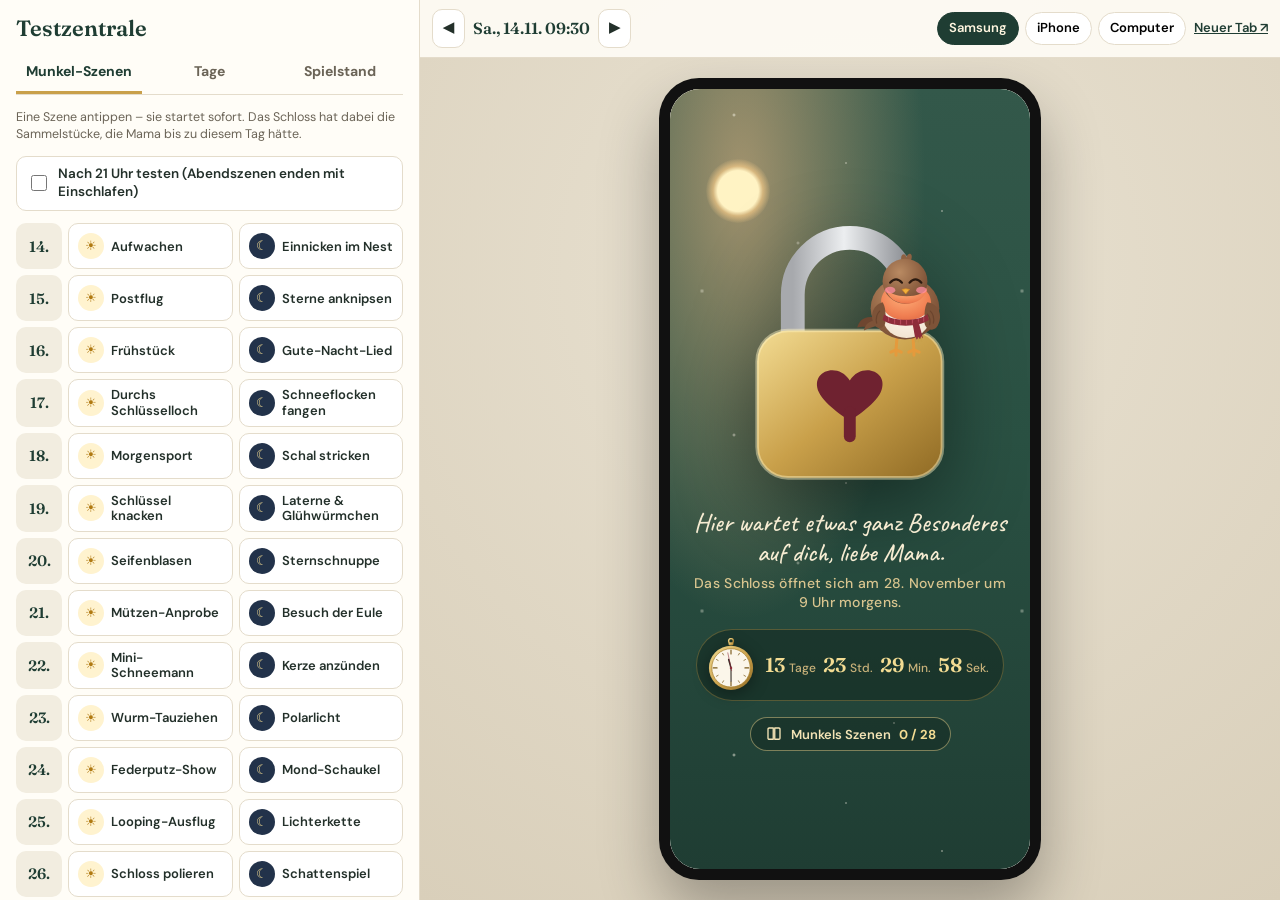
==== commit e522ac50: "Munkelvogel: Nest-Reihenfolge, Schnabel-Schneeflocke, Waage mit Anzeige, Schalfarbe wählen, Glühwürm" ====
--- a/test.html
+++ b/test.html
@@ -158,7 +158,7 @@
     ["26m", "Schloss polieren"], ["26e", "Schattenspiel"], ["27m", "Aufregung"], ["27e", "Schäfchen zählen"],
   ];
   // was nach welcher Szene am Schloss liegt
-  const GAINS = { "14e": ["nest"], "15m": ["brief"], "18m": ["slim"], "19e": ["laterne"], "21m": ["hat"], "22m": ["schneemann"], "22e": ["kerze"], "25e": ["lichter"], "26m": ["glanz"] };
+  const GAINS = { "14e": ["nest"], "15m": ["brief"], "18m": ["slim"], "18e": ["scarf"], "19e": ["laterne"], "21m": ["hat"], "22m": ["schneemann"], "22e": ["kerze"], "25e": ["lichter"], "26m": ["glanz"] };
   const SPECIAL = { "2026-11-27": "Schloss zu", "2026-11-28": "Schloss öffnet", "2026-11-29": "1. Advent", "2026-12-01": "Erstes Türchen", "2026-12-06": "Nikolaus", "2026-12-13": "Neue Tiere", "2026-12-17": "Nachwuchs", "2026-12-18": "Bonus-Paket", "2026-12-19": "Erster Schnee", "2026-12-20": "Neue Tiere", "2026-12-23": "Weihnachtsfoto", "2026-12-24": "Heiligabend", "2026-12-31": "Silvester" };
   const EVENTS = [
     ["2026-11-28", "08:59", "Eine Minute vor dem Öffnen"], ["2026-11-28", "09:30", "Erster Besuch: Aufschließen, Brief, Erklärung", 1],
@@ -195,9 +195,9 @@
     cfg.scene = id; cfg.date = `2026-11-${id.slice(0, 2)}`;
     cfg.time = id.endsWith("m") ? "09:30" : cfg.late ? "21:30" : "19:30";
     // Stand wie an diesem Tag: alles, was vor dieser Szene passiert ist
-    const items = [], seen = {}; let slim = false, hat = null;
-    SCENES.forEach(([s], k) => { seen[s] = 1; if (k < i) (GAINS[s] || []).forEach((g) => { if (g === "slim") slim = true; else if (g === "hat") hat = "bommel"; else items.push(g); }); });
-    try { localStorage.setItem(T + "mama-munkel-2026", JSON.stringify({ seen, items, hat, slim, sky: null })); } catch (e) {}
+    const items = [], seen = {}; let slim = false, hat = null, scarf = null;
+    SCENES.forEach(([s], k) => { seen[s] = 1; if (k < i) (GAINS[s] || []).forEach((g) => { if (g === "slim") slim = true; else if (g === "hat") hat = "bommel"; else if (g === "scarf") scarf = "#2f8a52"; else items.push(g); }); });
+    try { localStorage.setItem(T + "mama-munkel-2026", JSON.stringify({ seen, items, hat, slim, scarf, sky: null })); } catch (e) {}
     load(false, () => { const M = G("MunkelShow"); if (M) M.play(id); });
   }
   function buildScenes() {
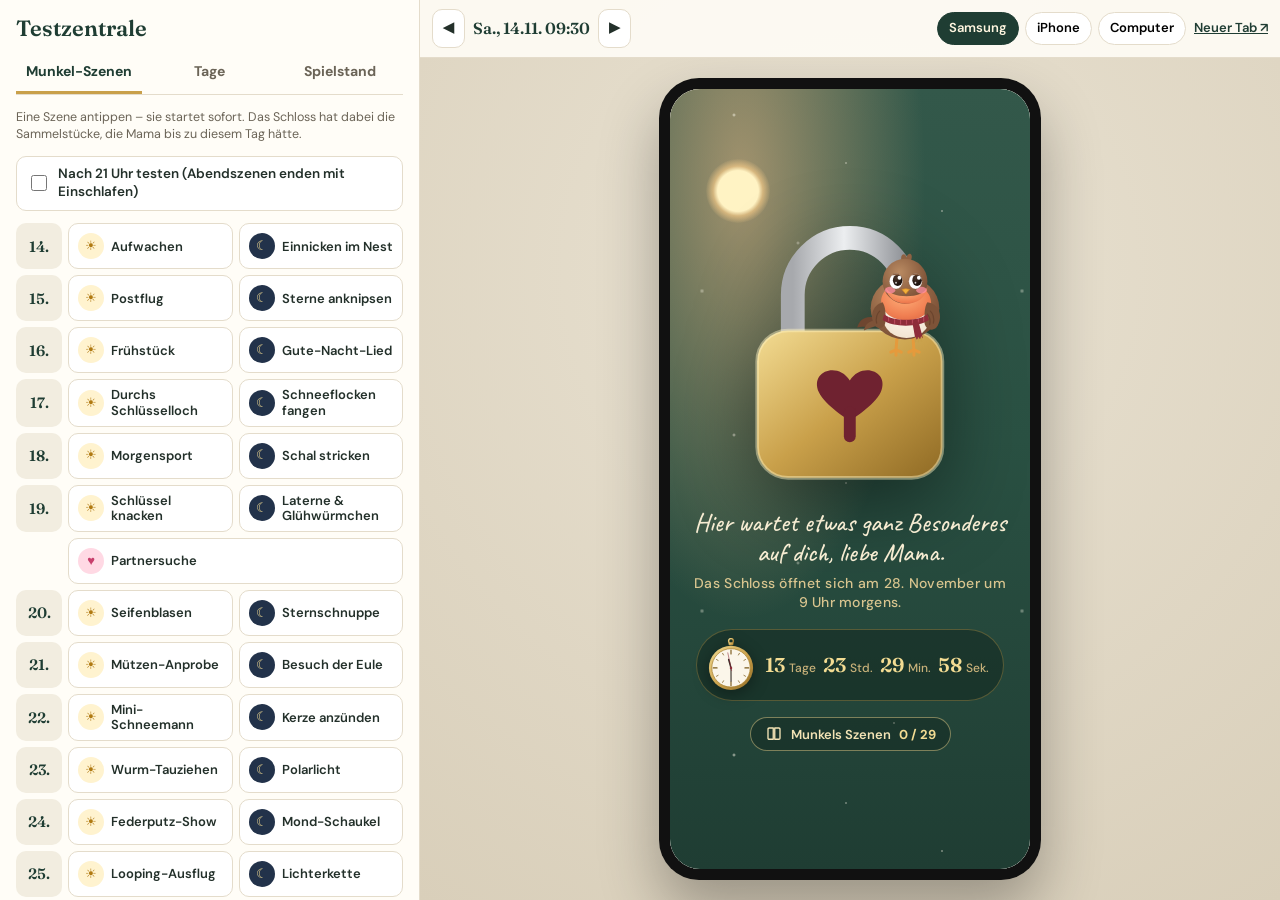
==== commit 12c44bfe: "Sonderszene 19.11. 15–18 Uhr: Partnersuche – Lotte zieht dauerhaft ins Nest; Abendszene an dem Tag a" ====
--- a/test.html
+++ b/test.html
@@ -34,6 +34,7 @@
     .sc i { flex: none; width: 26px; height: 26px; border-radius: 50%; display: grid; place-items: center; font-style: normal; font-size: 13px; }
     .sc.m i { background: #fff3cf; color: #b07a12; }
     .sc.e i { background: var(--night); color: #f3dc93; }
+    .sc.s { grid-column: 2 / 4; } .sc.s i { background: #ffd9e4; color: #c83f6c; }
     .sc b { font-size: 13px; line-height: 1.2; font-weight: 600; }
     .sc.on { background: var(--pine); border-color: var(--pine); color: #fff6e0; }
     .sc.on.m i { background: #f3dc93; } .sc.on.e i { background: #0f1b2b; }
@@ -152,13 +153,13 @@
   const T = "test:";
   const SCENES = [
     ["14m", "Aufwachen"], ["14e", "Einnicken im Nest"], ["15m", "Postflug"], ["15e", "Sterne anknipsen"], ["16m", "Frühstück"], ["16e", "Gute-Nacht-Lied"],
-    ["17m", "Durchs Schlüsselloch"], ["17e", "Schneeflocken fangen"], ["18m", "Morgensport"], ["18e", "Schal stricken"], ["19m", "Schlüssel knacken"], ["19e", "Laterne & Glühwürmchen"],
+    ["17m", "Durchs Schlüsselloch"], ["17e", "Schneeflocken fangen"], ["18m", "Morgensport"], ["18e", "Schal stricken"], ["19m", "Schlüssel knacken"], ["19s", "Partnersuche"], ["19e", "Laterne & Glühwürmchen"],
     ["20m", "Seifenblasen"], ["20e", "Sternschnuppe"], ["21m", "Mützen-Anprobe"], ["21e", "Besuch der Eule"], ["22m", "Mini-Schneemann"], ["22e", "Kerze anzünden"],
     ["23m", "Wurm-Tauziehen"], ["23e", "Polarlicht"], ["24m", "Federputz-Show"], ["24e", "Mond-Schaukel"], ["25m", "Looping-Ausflug"], ["25e", "Lichterkette"],
     ["26m", "Schloss polieren"], ["26e", "Schattenspiel"], ["27m", "Aufregung"], ["27e", "Schäfchen zählen"],
   ];
   // was nach welcher Szene am Schloss liegt
-  const GAINS = { "14e": ["nest"], "15m": ["brief"], "18m": ["slim"], "18e": ["scarf"], "19e": ["laterne"], "21m": ["hat"], "22m": ["schneemann"], "22e": ["kerze"], "25e": ["lichter"], "26m": ["glanz"] };
+  const GAINS = { "14e": ["nest"], "15m": ["brief"], "18m": ["slim"], "18e": ["scarf"], "19s": ["partnerin"], "19e": ["laterne"], "21m": ["hat"], "22m": ["schneemann"], "22e": ["kerze"], "25e": ["lichter"], "26m": ["glanz"] };
   const SPECIAL = { "2026-11-27": "Schloss zu", "2026-11-28": "Schloss öffnet", "2026-11-29": "1. Advent", "2026-12-01": "Erstes Türchen", "2026-12-06": "Nikolaus", "2026-12-13": "Neue Tiere", "2026-12-17": "Nachwuchs", "2026-12-18": "Bonus-Paket", "2026-12-19": "Erster Schnee", "2026-12-20": "Neue Tiere", "2026-12-23": "Weihnachtsfoto", "2026-12-24": "Heiligabend", "2026-12-31": "Silvester" };
   const EVENTS = [
     ["2026-11-28", "08:59", "Eine Minute vor dem Öffnen"], ["2026-11-28", "09:30", "Erster Besuch: Aufschließen, Brief, Erklärung", 1],
@@ -193,7 +194,7 @@
   function playScene(id) {
     const i = SCENES.findIndex((s) => s[0] === id); if (i < 0) return;
     cfg.scene = id; cfg.date = `2026-11-${id.slice(0, 2)}`;
-    cfg.time = id.endsWith("m") ? "09:30" : cfg.late ? "21:30" : "19:30";
+    cfg.time = id.endsWith("m") ? "09:30" : id.endsWith("s") ? "15:30" : cfg.late ? "21:30" : "19:30";
     // Stand wie an diesem Tag: alles, was vor dieser Szene passiert ist
     const items = [], seen = {}; let slim = false, hat = null, scarf = null;
     SCENES.forEach(([s], k) => { seen[s] = 1; if (k < i) (GAINS[s] || []).forEach((g) => { if (g === "slim") slim = true; else if (g === "hat") hat = "bommel"; else if (g === "scarf") scarf = "#2f8a52"; else items.push(g); }); });
@@ -205,10 +206,10 @@
     for (let d = 14; d <= 27; d++) {
       const row = document.createElement("div"); row.className = "row";
       row.innerHTML = `<div class="d">${d}.</div>`;
-      ["m", "e"].forEach((p) => {
+      (SCENES.some((x) => x[0] === `${d}s`) ? ["m", "e", "s"] : ["m", "e"]).forEach((p) => {
         const id = `${d}${p}`, t = SCENES.find((s) => s[0] === id)[1];
         const b = document.createElement("button"); b.className = `sc ${p}`; b.dataset.id = id;
-        b.innerHTML = `<i>${p === "m" ? "☀" : "☾"}</i><b>${t}</b>`;
+        b.innerHTML = `<i>${p === "m" ? "☀" : p === "s" ? "♥" : "☾"}</i><b>${t}</b>`;
         b.onclick = () => playScene(id);
         row.append(b);
       });
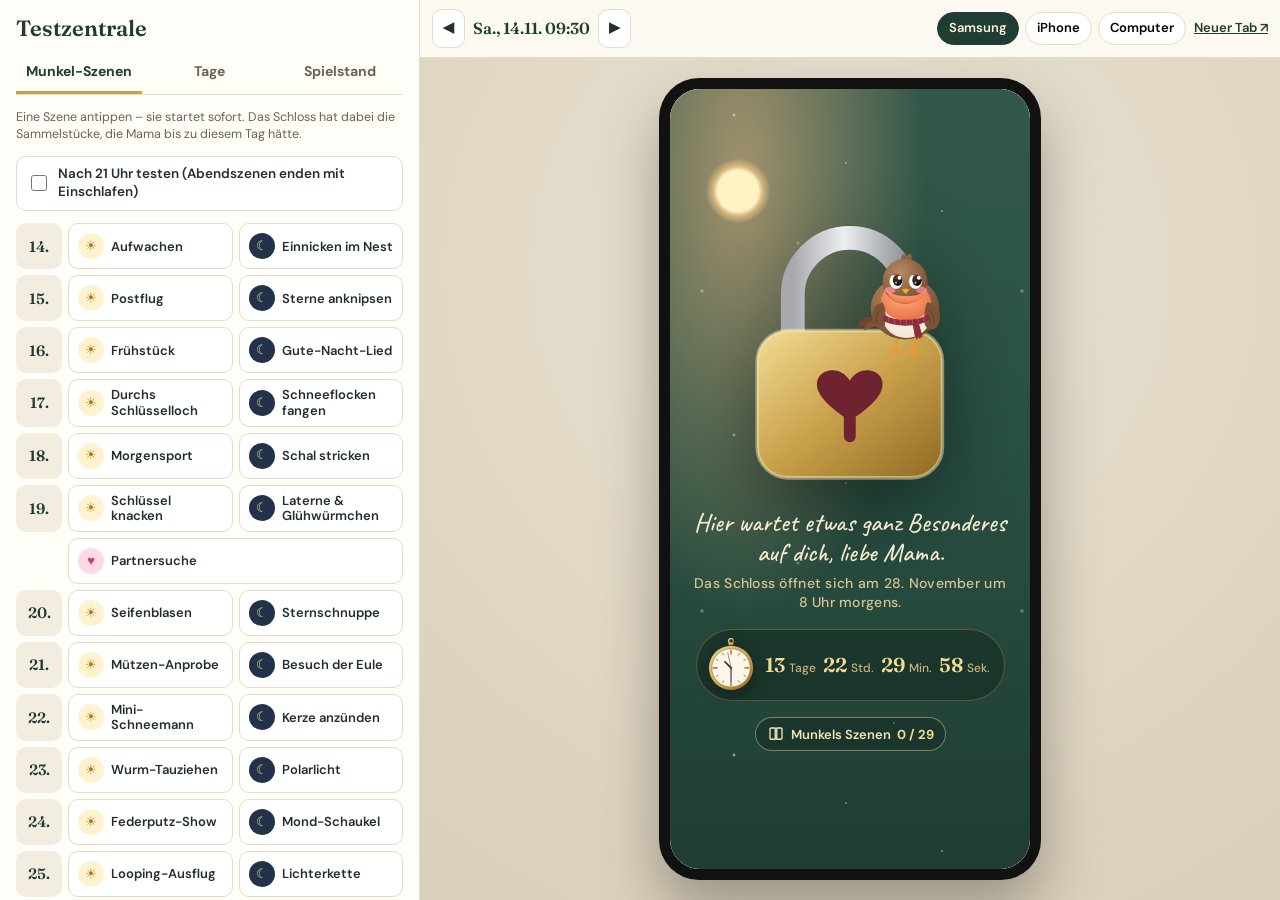
==== commit 0a3737e0: "Schloss öffnet am 28.11. schon um 8 Uhr Co-Authored-By: Claude Opus 5.5 <noreply@anthropic.com> Clau" ====
--- a/test.html
+++ b/test.html
@@ -162,7 +162,7 @@
   const GAINS = { "14e": ["nest"], "15m": ["brief"], "18m": ["slim"], "18e": ["scarf"], "19s": ["partnerin"], "19e": ["laterne"], "21m": ["hat"], "22m": ["schneemann"], "22e": ["kerze"], "25e": ["lichter"], "26m": ["glanz"] };
   const SPECIAL = { "2026-11-27": "Schloss zu", "2026-11-28": "Schloss öffnet", "2026-11-29": "1. Advent", "2026-12-01": "Erstes Türchen", "2026-12-06": "Nikolaus", "2026-12-13": "Neue Tiere", "2026-12-17": "Nachwuchs", "2026-12-18": "Bonus-Paket", "2026-12-19": "Erster Schnee", "2026-12-20": "Neue Tiere", "2026-12-23": "Weihnachtsfoto", "2026-12-24": "Heiligabend", "2026-12-31": "Silvester" };
   const EVENTS = [
-    ["2026-11-28", "08:59", "Eine Minute vor dem Öffnen"], ["2026-11-28", "09:30", "Erster Besuch: Aufschließen, Brief, Erklärung", 1],
+    ["2026-11-28", "07:59", "Eine Minute vor dem Öffnen"], ["2026-11-28", "09:30", "Erster Besuch: Aufschließen, Brief, Erklärung", 1],
     ["2026-11-29", "10:00", "Vorgeschmack: höchstens 7 Tiere"], ["2026-12-01", "09:00", "Erstes Türchen"], ["2026-12-06", "10:00", "Nikolaus"],
     ["2026-12-18", "10:00", "Bonus-Paket"], ["2026-12-23", "11:00", "Weihnachtsfoto"], ["2026-12-24", "18:00", "Heiligabend"],
     ["2026-12-31", "22:00", "Silvester & Abspann"], ["2027-01-02", "11:00", "Nach Silvester"],
@@ -266,7 +266,7 @@
       if (a === "buyall") { if (!Zoo) throw 0; const k = T + "mama-zoo-2026"; const z = JSON.parse(localStorage.getItem(k) || "{}"); z.owned = [...Zoo.ITEMS, ...Zoo.SMALL, ...Zoo.EXTRAS].map((i) => i[0]).filter((x) => x !== "feuerwerk" || cfg.date >= "2026-12-31"); localStorage.setItem(k, JSON.stringify(z)); load(); }
       if (a === "intro") { clearFirst(); load(); }
       if (a === "reset" && confirm("Den kompletten Testspielstand löschen?")) load(true);
-    } catch (e) { alert("Das geht an diesem Tag nicht – vor dem 28.11. um 9 Uhr ist die Seite noch verschlossen."); }
+    } catch (e) { alert("Das geht an diesem Tag nicht – vor dem 28.11. um 8 Uhr ist die Seite noch verschlossen."); }
   }));
 
   /* ---------- Anzeige & Steuerung ---------- */
